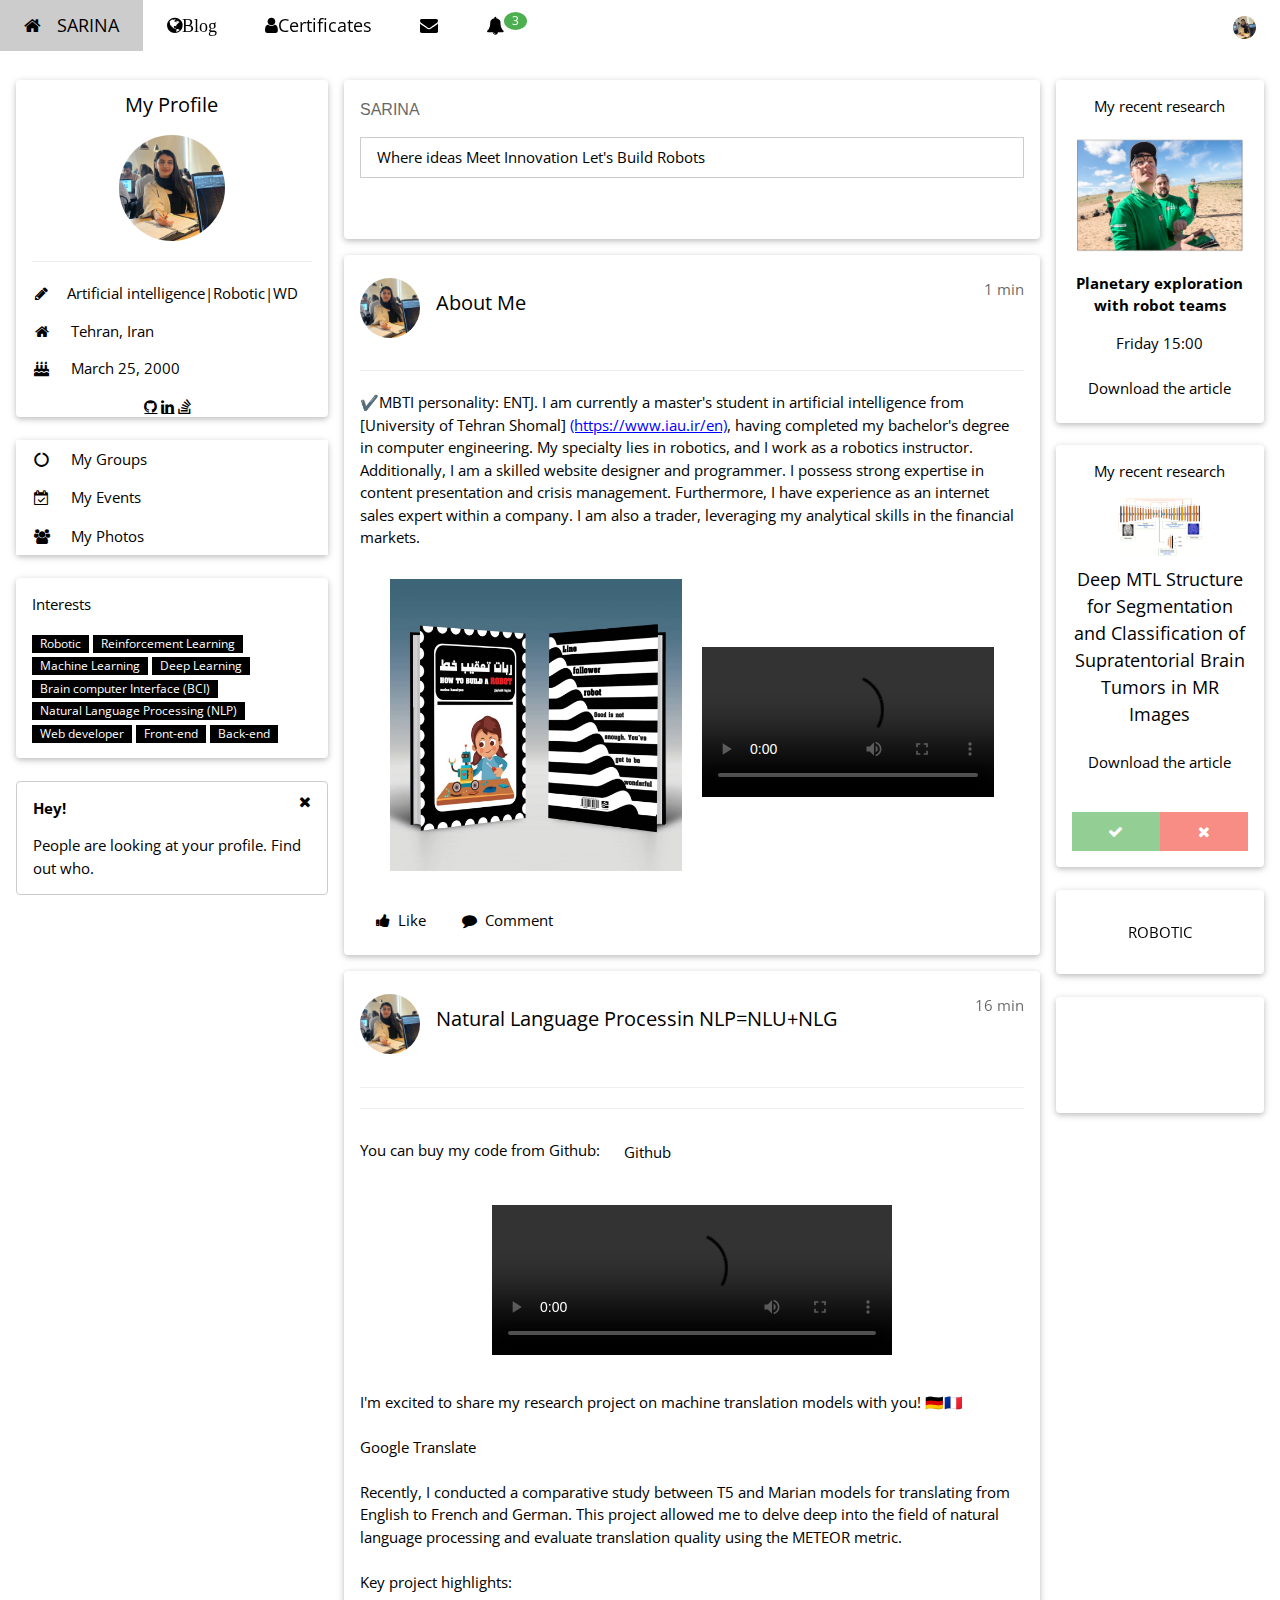
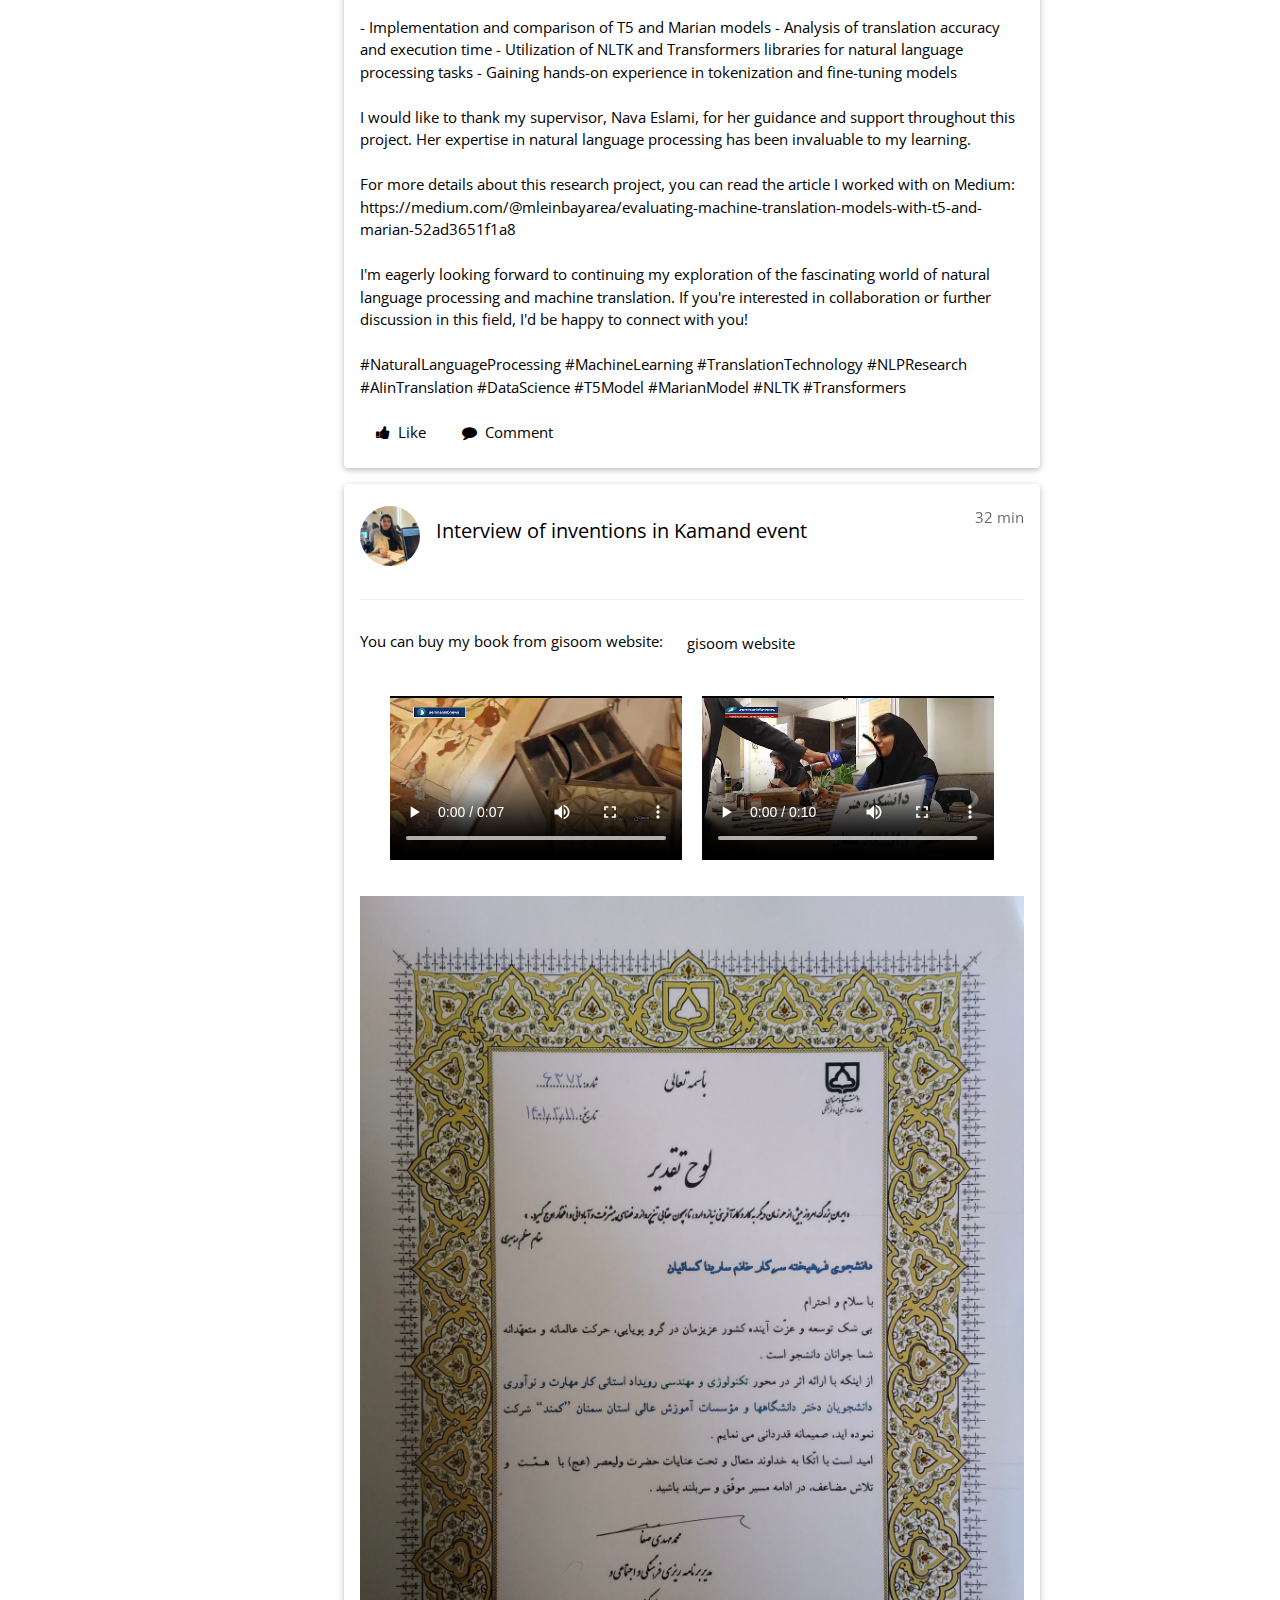
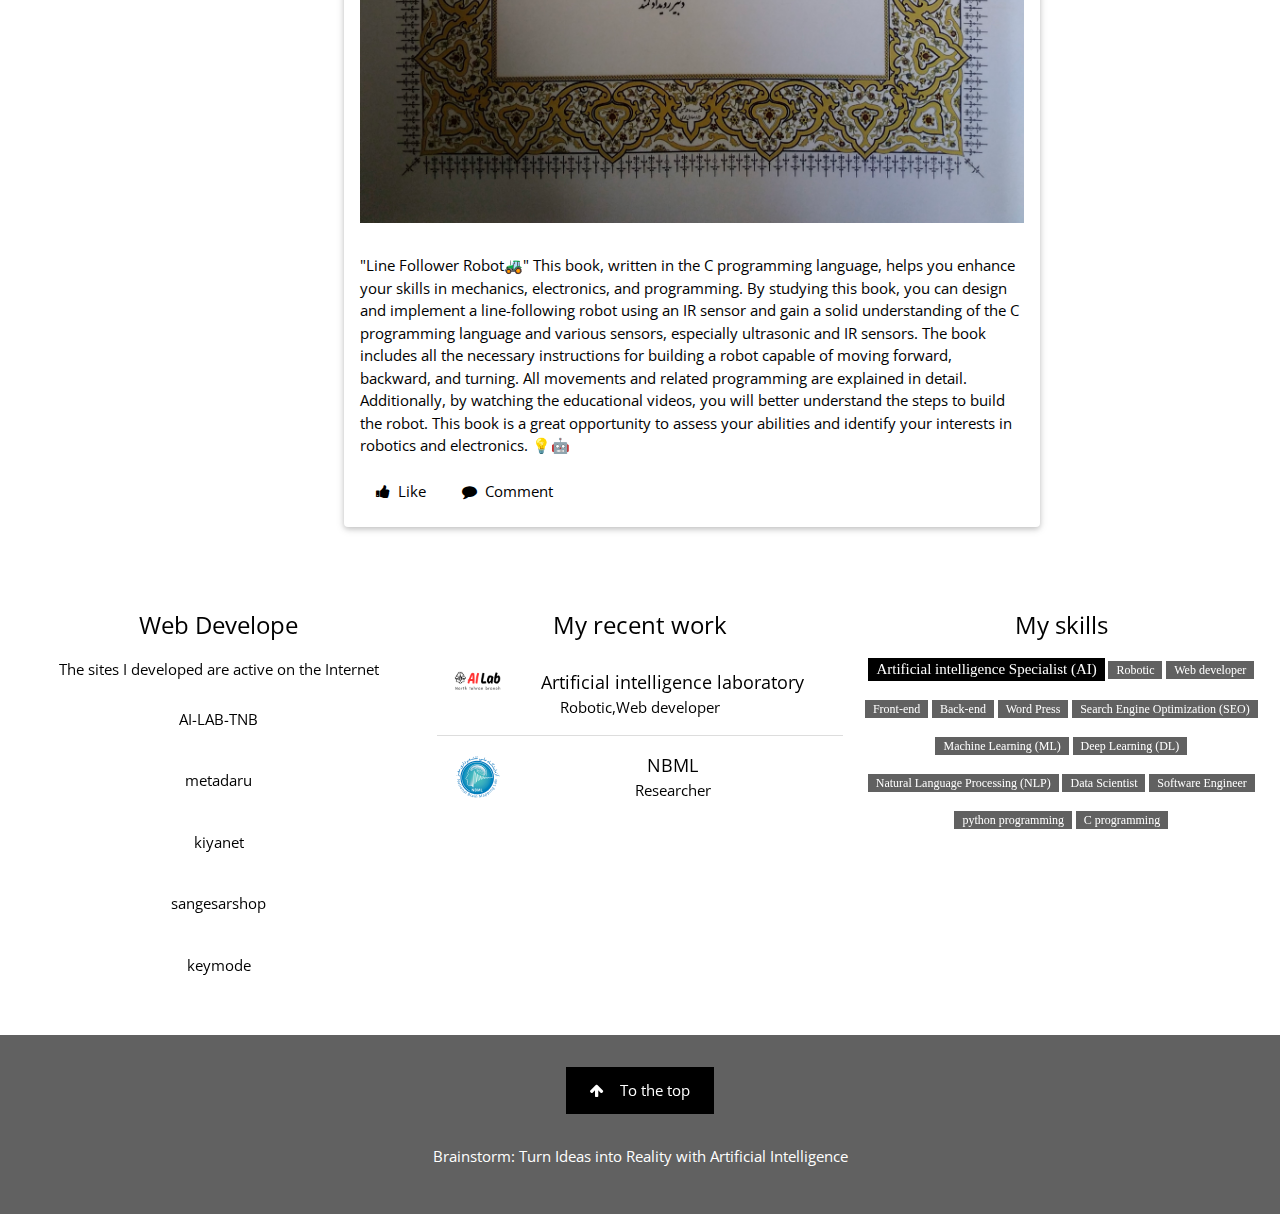
==== index.html @ e43b463a "Update index.html" ====
<!DOCTYPE html>
<html>
<head>
<title>sarinakasaiyan</title>
<meta charset="UTF-8">
<meta name="viewport" content="width=device-width, initial-scale=1">
<link rel="stylesheet" href="https://www.w3schools.com/w3css/4/w3.css">
<link rel="stylesheet" href="https://www.w3schools.com/lib/w3-theme-blue-grey.css">
<link rel='stylesheet' href='https://fonts.googleapis.com/css?family=Open+Sans'>
<link rel="stylesheet" href="https://cdnjs.cloudflare.com/ajax/libs/font-awesome/4.7.0/css/font-awesome.min.css">
<style>
html, body, h1, h2, h3, h4, h5 {font-family: "Open Sans", sans-serif}
</style>
</head>
<body class="w3-theme-l5">

<!-- Navbar -->
<div class="w3-top">
 <div class="w3-bar w3-theme-d2 w3-left-align w3-large">
  <a class="w3-bar-item w3-button w3-hide-medium w3-hide-large w3-right w3-padding-large w3-hover-white w3-large w3-theme-d2" href="javascript:void(0);" onclick="openNav()"><i class="fa fa-bars"></i></a>
  <a href="#" class="w3-bar-item w3-button w3-padding-large w3-theme-d4"><i class="fa fa-home w3-margin-right"></i>SARINA</a>
  <a href="Projects.html" class="w3-bar-item w3-button w3-hide-small w3-padding-large w3-hover-white" title="Projects"><i class="fa fa-globe">Blog</i></a>
  <a href="Certificates.html" class="w3-bar-item w3-button w3-hide-small w3-padding-large w3-hover-white" title="Certificates"><i class="fa fa-user"></i>Certificates</a>
  <a href="Robotics.html" class="w3-bar-item w3-button w3-hide-small w3-padding-large w3-hover-white" title="Robotics"><i class="fa fa-envelope"></i></a>
  <div class="w3-dropdown-hover w3-hide-small">
    <button class="w3-button w3-padding-large" title="Notifications"><i class="fa fa-bell"></i><span class="w3-badge w3-right w3-small w3-green">3</span></button>     
    <div class="w3-dropdown-content w3-card-4 w3-bar-block" style="width:300px">
      <a href="#" class="w3-bar-item w3-button"></a>
      <a href="#" class="w3-bar-item w3-button"></a>
      <a href="#" class="w3-bar-item w3-button"></a>
    </div>
  </div>
 
  <a href="#" class="w3-bar-item w3-button w3-hide-small w3-right w3-padding-large w3-hover-white" title="My Account">
    <img src="images/sarinakasaiyan.jpg" class="w3-circle" style="height:23px;width:23px" alt="Avatar">
  </a>
 </div>
</div>

<!-- Navbar on small screens -->
<div id="navDemo" class="w3-bar-block w3-theme-d2 w3-hide w3-hide-large w3-hide-medium w3-large">
  <a href="#" class="w3-bar-item w3-button w3-padding-large">Link 1</a>
  <a href="#" class="w3-bar-item w3-button w3-padding-large">Link 2</a>
  <a href="#" class="w3-bar-item w3-button w3-padding-large">Link 3</a>
  <a href="#" class="w3-bar-item w3-button w3-padding-large">My Profile</a>
</div>

<!-- Page Container -->
<div class="w3-container w3-content" style="max-width:1400px;margin-top:80px">    
  <!-- The Grid -->
  <div class="w3-row">
    <!-- Left Column -->
    <div class="w3-col m3">
      <!-- Profile -->
      <div class="w3-card w3-round w3-white">
        <div class="w3-container">
         <h4 class="w3-center">My Profile</h4>
         <p class="w3-center"><img src="images/sarinakasaiyan.jpg" class="w3-circle" style="height:106px;width:106px" alt="Avatar"></p>
         <hr>
         <p><i class="fa fa-pencil fa-fw w3-margin-right w3-text-theme"></i>Artificial intelligence|Robotic|WD </p>
         <p><i class="fa fa-home fa-fw w3-margin-right w3-text-theme"></i> Tehran, Iran</p>
         <p><i class="fa fa-birthday-cake fa-fw w3-margin-right w3-text-theme"></i> March 25, 2000</p>  

         <center>
<!-- Add font awesome icons -->
<a href="https://github.com/Sarinakasaiyan" class="fa fa-github"></a>
<a href="https://www.linkedin.com/in/sarina-kasaiyan/" class="fa fa-linkedin"></a>
<a href="https://stackoverflow.com/users/28948358/sarinakasaiyan" class="fa fa-stack-overflow"></a>
<a href="https://huggingface.co/sarinazkasaiayn" class="fa fa-huggingface"></a>
 <a href="https://sarinakasaiayn@gmail.com" class="fa fa-Gmail"></a>

</center>

         
        </div>
      </div>
      <br>
      
      <!-- Accordion -->
      <div class="w3-card w3-round">
        <div class="w3-white">
          <button onclick="myFunction('Demo1')" class="w3-button w3-block w3-theme-l1 w3-left-align"><i class="fa fa-circle-o-notch fa-fw w3-margin-right"></i> My Groups</button>
          <div id="Demo1" class="w3-hide w3-container">
            <p>Some text..</p>
          </div>
          <button onclick="myFunction('Demo2')" class="w3-button w3-block w3-theme-l1 w3-left-align"><i class="fa fa-calendar-check-o fa-fw w3-margin-right"></i> My Events</button>
          <div id="Demo2" class="w3-hide w3-container">
            <p>Some other text..</p>
          </div>
          <button onclick="myFunction('Demo3')" class="w3-button w3-block w3-theme-l1 w3-left-align"><i class="fa fa-users fa-fw w3-margin-right"></i> My Photos</button>
          <div id="Demo3" class="w3-hide w3-container">
         <div class="w3-row-padding">
         <br>
           <div class="w3-half">
             <img src="/w3images/lights.jpg" style="width:100%" class="w3-margin-bottom">
           </div>
           <div class="w3-half">
             <img src="/w3images/nature.jpg" style="width:100%" class="w3-margin-bottom">
           </div>
           <div class="w3-half">
             <img src="/w3images/mountains.jpg" style="width:100%" class="w3-margin-bottom">
           </div>
           <div class="w3-half">
             <img src="/w3images/forest.jpg" style="width:100%" class="w3-margin-bottom">
           </div>
           <div class="w3-half">
             <img src="/w3images/nature.jpg" style="width:100%" class="w3-margin-bottom">
           </div>
           <div class="w3-half">
             <img src="/w3images/snow.jpg" style="width:100%" class="w3-margin-bottom">
           </div>
         </div>
          </div>
        </div>      
      </div>
      <br>
      
      <!-- Interests --> 
      <div class="w3-card w3-round w3-white w3-hide-small">
        <div class="w3-container">
          <p>Interests</p>
          <p>
            <span class="w3-tag w3-small w3-theme-d5">Robotic</span>
            <span class="w3-tag w3-small w3-theme-d4">Reinforcement Learning</span>
            <span class="w3-tag w3-small w3-theme-d3">Machine Learning</span>
            <span class="w3-tag w3-small w3-theme-d2">Deep Learning</span>
            <span class="w3-tag w3-small w3-theme-d1">Brain computer Interface (BCI)</span>
            <span class="w3-tag w3-small w3-theme">Natural Language Processing (NLP)</span>
            <span class="w3-tag w3-small w3-theme-l1">Web developer</span>
            <span class="w3-tag w3-small w3-theme-l2">Front-end</span>
            <span class="w3-tag w3-small w3-theme-l3">Back-end</span>
          
          </p>
        </div>
      </div>
      <br>
      
      <!-- Alert Box -->
      <div class="w3-container w3-display-container w3-round w3-theme-l4 w3-border w3-theme-border w3-margin-bottom w3-hide-small">
        <span onclick="this.parentElement.style.display='none'" class="w3-button w3-theme-l3 w3-display-topright">
          <i class="fa fa-remove"></i>
        </span>
        <p><strong>Hey!</strong></p>
        <p>People are looking at your profile. Find out who.</p>
      </div>
    
    <!-- End Left Column -->
    </div>
    
    <!-- Middle Column -->
    <div class="w3-col m7">
    
      <div class="w3-row-padding">
        <div class="w3-col m12">
          <div class="w3-card w3-round w3-white">
            <div class="w3-container w3-padding">
              <h6 class="w3-opacity">SARINA</h6>
              <p contenteditable="true" class="w3-border w3-padding">Where ideas Meet Innovation Let's Build Robots </p>
             <button type="button" class="w3-button w3-theme">
    <a href="mailto:sarinakasaiyan@gmail.com" style="color: white; text-decoration: none;">
        <i class="fa fa-pencil"></i> Gmail
    </a>
</button>

    </div>
          </div>
        </div>
      </div>
      






     
      
      <div class="w3-container w3-card w3-white w3-round w3-margin"><br>
        <img src="images/sarinakasaiyan.jpg" alt="Avatar" class="w3-left w3-circle w3-margin-right" style="width:60px">
        <span class="w3-right w3-opacity">1 min</span>
      <h4>About Me</h4><br>
        <hr class="w3-clear">


<p>✔️MBTI personality: ENTJ. I am currently a master's student in artificial intelligence from [University of Tehran Shomal] <a href="https://www.iau.ir/en" style="color: blue;">(https://www.iau.ir/en)</a>, having completed my bachelor's degree in computer engineering. My specialty lies in robotics, and I work as a robotics instructor. Additionally, I am a skilled website designer and programmer. I possess strong expertise in content presentation and crisis management. Furthermore, I have experience as an internet sales expert within a company. I am also a trader, leveraging my analytical skills in the financial markets.</p>

</p>


  <!DOCTYPE html>
<html lang="fa">
<head>
    <meta charset="UTF-8">
    <meta name="viewport" content="width=device-width, initial-scale=1.0">
    <title>Image and Video Side by Side</title>
    <style>
        .container {
            display: flex; /* Use flexbox for layout */
            justify-content: center; /* Center items horizontally */
            align-items: center; /* Center items vertically */
            margin: 20px; /* Add some margin around the container */
        }

        .item {
            margin: 10px; /* Space between items */
            flex: 1; /* Allow items to grow equally */
            max-width: 400px; /* Set a maximum width for each item */
        }

        img, video {
            width: 100%; /* Make image and video responsive */
            height: auto; /* Maintain aspect ratio */
        }

        @media (max-width: 768px) {
            .container {
                flex-direction: column; /* Stack items vertically on small screens */
            }
        }
    </style>
</head>
<body>

<div class="container">
    <div class="item">
        <img src="images/RoboticBook.jpg" alt="Robotic Book">
    </div>
    <div class="item">
        <video controls>
            <source src="video/sarinakasaiyan2.mp4" type="video/mp4">
            Your browser does not support the video tag.
        </video>
    </div>
</div>

</body>
</html>




       
        <button type="button" class="w3-button w3-theme-d1 w3-margin-bottom"><i class="fa fa-thumbs-up"></i>  Like</button>
        <button type="button" class="w3-button w3-theme-d2 w3-margin-bottom"><i class="fa fa-comment"></i>  Comment</button>
      </div>

      <div class="w3-container w3-card w3-white w3-round w3-margin"><br>
        <img src="images/sarinakasaiyan.jpg" alt="Avatar" class="w3-left w3-circle w3-margin-right" style="width:60px">
        <span class="w3-right w3-opacity">16 min</span>


       
        <h4>Natural Language Processin NLP=NLU+NLG</h4><br>
        <hr class="w3-clear">
        <p></p>






   <hr class="w3-clear">

               <p>You can buy my code from Github:<a href="https://github.com/Sarinakasaiyan/GoogleTranslate/blob/Natural-Language-Processing-NLP-Tokenization/GoogleTranslateNLP.ipynb" class="w3-bar-item w3-button w3-padding-large">Github</a>  

 </p>



<!DOCTYPE html>
<html lang="fa">
<head>
    <meta charset="UTF-8">
    <meta name="viewport" content="width=device-width, initial-scale=1.0">
    <title>دو ویدئو در کنار هم</title>
    <style>
        .container {
            display: flex; /* استفاده از فلکس باکس برای چیدمان */
            justify-content: center; /* مرکز کردن ویدئوها */
            align-items: center; /* تراز کردن عمودی */
            margin: 20px; /* حاشیه دور کانتینر */
        }

        .video-item {
            margin: 10px; /* فاصله بین ویدئوها */
            flex: 1; /* اجازه به ویدئوها برای رشد مساوی */
            max-width: 400px; /* حداکثر عرض برای هر ویدئو */
        }

        video {
            width: 100%; /* ویدئو به صورت پاسخگو باشد */
            height: auto; /* حفظ نسبت ابعاد */
        }

        @media (max-width: 768px) {
            .container {
                flex-direction: column; /* چیدمان عمودی در صفحه‌های کوچک‌تر */
            }
        }
    </style>
</head>
<body>

<div class="container">
    <div class="video-item">
        <video controls>
            <source src="video/sarinakasaiyan4.mp4" type="video/mp4">
            مرورگر شما از تگ ویدئو پشتیبانی نمی‌کند.
        </video>
    </div>

</div>

<p>

 I'm excited to share my research project on machine translation models with you! 🇩🇪🇫🇷
 <br>
</br>

Google Translate

<br>
</br>
Recently, I conducted a comparative study between T5 and Marian models for translating from English to French and German. This project allowed me to delve deep into the field of natural language processing and evaluate translation quality using the METEOR metric.
<br>
</br>
Key project highlights:
<br>
</br>
- Implementation and comparison of T5 and Marian models
- Analysis of translation accuracy and execution time
- Utilization of NLTK and Transformers libraries for natural language processing tasks
- Gaining hands-on experience in tokenization and fine-tuning models
<br>
</br>
I would like to thank my supervisor, Nava Eslami, for her guidance and support throughout this project. Her expertise in natural language processing has been invaluable to my learning.
<br>
</br>
For more details about this research project, you can read the article I worked with on Medium:
https://medium.com/@mleinbayarea/evaluating-machine-translation-models-with-t5-and-marian-52ad3651f1a8
<br>
</br>
I'm eagerly looking forward to continuing my exploration of the fascinating world of natural language processing and machine translation. If you're interested in collaboration or further discussion in this field, I'd be happy to connect with you!
<br>
</br>
#NaturalLanguageProcessing #MachineLearning #TranslationTechnology #NLPResearch #AIinTranslation #DataScience #T5Model #MarianModel #NLTK #Transformers


</p>

 
</body>
</html>




       

       
       
        <button type="button" class="w3-button w3-theme-d1 w3-margin-bottom"><i class="fa fa-thumbs-up"></i>  Like</button>
        <button type="button" class="w3-button w3-theme-d2 w3-margin-bottom"><i class="fa fa-comment"></i>  Comment</button>
      </div>



     
 




     

      <div class="w3-container w3-card w3-white w3-round w3-margin"><br>
        <img src="images/sarinakasaiyan.jpg" alt="Avatar" class="w3-left w3-circle w3-margin-right" style="width:60px">
        <span class="w3-right w3-opacity">32 min</span>
        <h4>Interview of inventions in Kamand event</h4><br>
        <hr class="w3-clear">
        <p>You can buy my book from gisoom website:<a href="https://lnkd.in/ewj-G_-m" class="w3-bar-item w3-button w3-padding-large">gisoom website</a>  
 </p>



<!DOCTYPE html>
<html lang="fa">
<head>
    <meta charset="UTF-8">
    <meta name="viewport" content="width=device-width, initial-scale=1.0">
    <title>دو ویدئو در کنار هم</title>
    <style>
        .container {
            display: flex; /* استفاده از فلکس باکس برای چیدمان */
            justify-content: center; /* مرکز کردن ویدئوها */
            align-items: center; /* تراز کردن عمودی */
            margin: 20px; /* حاشیه دور کانتینر */
        }

        .video-item {
            margin: 10px; /* فاصله بین ویدئوها */
            flex: 1; /* اجازه به ویدئوها برای رشد مساوی */
            max-width: 400px; /* حداکثر عرض برای هر ویدئو */
        }

        video {
            width: 100%; /* ویدئو به صورت پاسخگو باشد */
            height: auto; /* حفظ نسبت ابعاد */
        }

        @media (max-width: 768px) {
            .container {
                flex-direction: column; /* چیدمان عمودی در صفحه‌های کوچک‌تر */
            }
        }
    </style>
</head>
<body>

<div class="container">
    <div class="video-item">
        <video controls>
            <source src="video/sarinakasaiyan3.mp4" type="video/mp4">
            مرورگر شما از تگ ویدئو پشتیبانی نمی‌کند.
        </video>
    </div>
    <div class="video-item">
        <video controls>
            <source src="video/sarinakasaiyan.mp4" type="video/mp4">
            مرورگر شما از تگ ویدئو پشتیبانی نمی‌کند.
        </video>
    </div>
</div>

</body>
</html>






       
        <img src="images/Certificates.jpg" style="width:100%" class="w3-margin-bottom">
<p>
 "Line Follower Robot🚜" 

This book, written in the C programming language, helps you enhance your skills in mechanics, electronics, and programming. By studying this book, you can design and implement a line-following robot using an IR sensor and gain a solid understanding of the C programming language and various sensors, especially ultrasonic and IR sensors.

The book includes all the necessary instructions for building a robot capable of moving forward, backward, and turning. All movements and related programming are explained in detail. Additionally, by watching the educational videos, you will better understand the steps to build the robot.

This book is a great opportunity to assess your abilities and identify your interests in robotics and electronics. 💡🤖
</p> 
       <button type="button" class="w3-button w3-theme-d1 w3-margin-bottom"><i class="fa fa-thumbs-up"></i>  Like</button> 
        <button type="button" class="w3-button w3-theme-d2 w3-margin-bottom"><i class="fa fa-comment"></i>  Comment</button> 
      </div> 
      
    <!-- End Middle Column -->
    </div>
    
    <!-- Right Column -->
    <div class="w3-col m2">
      <div class="w3-card w3-round w3-white w3-center">
        <div class="w3-container">
          <p>My recent research</p>
          <img src="images/Planetary exploration with robot teams.png" alt="Forest" style="width:100%;">
          <p><strong>Planetary exploration 
 with robot teams 
</strong></p>
          <p>Friday 15:00</p>
          <p><a href="https://d1wqtxts1xzle7.cloudfront.net/98370215/St-Onge_20D_202019_2019351-libre.pdf?1675790135=&response-content-disposition=inline%3B+filename%3DPlanetary_Exploration_With_Robot_Teams_I.pdf&Expires=1733075154&Signature=hMu8F12F7JKdDjZepG0-lGA4mWWges-bjiWZA-9Kwyw0xBme-C5xO5hpBOdhwaepxlksrLVdh0UH4MhLH6i~[base64]~H3VNJ4~gr9GZcMZ2vHm08zdYbDSvoa7JLSr7ZofuReIjMw__&Key-Pair-Id=APKAJLOHF5GGSLRBV4ZA"button class="w3-button w3-block w3-theme-l4">Download the article</button></p></a>
        </div>
      </div>
      <br>
      
      <div class="w3-card w3-round w3-white w3-center">
        <div class="w3-container">
          <p>My recent research</p>
          <img src="images/Deep multi-task learning structure for segmentation and classification of supratentorial brain tumors in MR images.png" alt="Avatar" style="width:50%"><br>
          <h5>Deep MTL Structure for Segmentation and Classification of Supratentorial Brain Tumors in MR Images</h5>
                                <p><a href="https://pdf.sciencedirectassets.com/306126/1-s2.0-S2214751923X00048/1-s2.0-S2214751923002141/main.pdf?X-Amz-Security-Token=IQoJb3JpZ2luX2VjEAEaCXVzLWVhc3QtMSJGMEQCIBa2LiRb0XZsqh7V%2Bh7Y2hmnZCmZdtmBVelsMy%2BNwhfEAiBBgnVKEpyh4xcv5scX1dvQq6yEBwxcFaU9jWhs0Pg64Sq7BQiq%2F%2F%2F%2F%2F%2F%2F%2F%2F%2F8BEAUaDDA1OTAwMzU0Njg2NSIMnTEpJDibs3Tj2BEeKo8FVs2GIo3aqTJajVxNKpO0U7shqOzqcTQMGfLZUVE%2BccL%2BR6v5hKMtZGh3ilVBdexKcLaQBUl%2BQe3uFb%2FNj7FIEr0de06n9COM0XXctnDZR8Mc1sZBin5IWQGgBmtkF59hkvOYNam7pwpaFA0zApvUSOn5hiNODRzjR31M9DN3co8lXNNmUHJ4%2FxFAV4WRrNno5cFmmD0rE6ZsXXWmjRr%2FveAFX%2BPpRdp7p3CRY0skRedqtjNxsML%2FAtMQXUrRDA3gHKnCKtkWSxXAasmDd6C%2FukQYV%2FCfiRUYcBani1YUEzar3xIPRO38TFpBPyWCIGTjsHoSor79tZiinaBKUeX4LIUsNQXmi4KV1T%2FgrVgXQ%2B6ex8o6eDbm2rz4wu5abSDRmGHvLhqWSOZjhlWLdCTKI5vrTOMcj2o8%2BIFCKJbVJGhBxQGx7qyc22MnbBxGZ3g5WgUW6969P0xf7C%2BNj7pitqvmkmFUYhUJXjTPfKukBB7Ihoi28RpUFmyN1OTwEtxrLpYa%2B37ObjJmSqXnbkCFfxK5O8W8zT2ysxa0WQZdN2JFJOwcRU3L4HoLoNF%2Fw7NrRfZ%2BuFM23jljTwhD4792iK6uPNt7aW9QHPFdgByXgF%2F%2BfrHHNFn1kB4a0X%2FVXv9A1PwPIMzaDt%2FHmOLnRB2VIEF2ZOsW0FXVMqnXnZgYMXLoIvNDxGqt3qVEdPI9WAHlzqWpzW7N1a%2BWpPOLAW3oQi3zIvE2sgaLv6ef8P0V4I1dOm85qFnzsT1U9E8oc7f%2B22NT2rJlU0EiUfPgh0FynY9LWhaTYtGy5h0pL2wZ7VQfsWp3jiFxHqkKSTKcvncW5bSqsCRowsN2XQ6Md0S2DOb%2FO1cpUbwaBvi1Y1m7MTDVnbK6BjqyAcvvv006yB3u48BD6yTRIkJxq%2BjQP%2FH0yaz0Z%2BgG%2F2miTRH6M0qTcp4gBh%2FghUl0dYrD%2FTxRJWcQXSmt5nn5vMnoM42Wf6es3NUvMnFGnMwz5X6xb7JbPQ9haJ9MWRpRcQUoGoWdvAgJWopr%2Fw6Wo70ztdBEACGDJelspIkT3GSBkMJFZtKY9NT41JIXKxeU7TeNSl0K1sJXH9CtmDJCxZcUSaCbnLj8Mu%2FSYn%2Bd75n7tDI%3D&X-Amz-Algorithm=AWS4-HMAC-SHA256&X-Amz-Date=20241201T171852Z&X-Amz-SignedHeaders=host&X-Amz-Expires=300&X-Amz-Credential=ASIAQ3PHCVTYUGLSJRB6%2F20241201%2Fus-east-1%2Fs3%2Faws4_request&X-Amz-Signature=93cb452c0ff73326063cd93968de6582b5a4ed9615f98e71d03a70a1e1ce010b&hash=a36d960c079a2b715a82d0793d7d422e3055f406b253db95fb9467cbd9d21ff7&host=68042c943591013ac2b2430a89b270f6af2c76d8dfd086a07176afe7c76c2c61&pii=S2214751923002141&tid=spdf-b6d8c190-776b-4d25-bddd-c090a13ea27b&sid=f4fa44fc22e150450909d0b0b9064a231b8dgxrqb&type=client&tsoh=d3d3LnNjaWVuY2VkaXJlY3QuY29t&ua=131458060c540400520306&rr=8eb4bd2adf29a01d&cc=ir"button class="w3-button w3-block w3-theme-l4">Download the article</button></p></a>

          <div class="w3-row w3-opacity">
            <div class="w3-half">
                         <button class="w3-button w3-block w3-green w3-section" title="Accept"><i class="fa fa-check"></i></button>
            </div>
            <div class="w3-half">
              <button class="w3-button w3-block w3-red w3-section" title="Decline"><i class="fa fa-remove"></i></button>
          
            </div>
          
            </div>
          </div>
        </div>
      <br>
      
      <div class="w3-card w3-round w3-white w3-padding-16 w3-center">
        <p>ROBOTIC</p>
      </div>
      <br>
      
      <div class="w3-card w3-round w3-white w3-padding-32 w3-center">
<p><i class="fa fa-robot w3-xxlarge"></i></p>
      </div>
      
    <!-- End Right Column -->
    </div>
    
  <!-- End Grid -->
  </div>
  
<!-- End Page Container -->
</div>
<br>
<center>


  
  <!-- Footer -->
  <footer class="w3-row-padding w3-padding-32">
    <div class="w3-third">
      <h3>Web Develope</h3>
      <p>The sites I developed are active on the Internet
</p>
<p>

 <a href="https://ai-lab-tnb.com" class="w3-bar-item w3-button w3-padding-large">AI-LAB-TNB</a> 
</p>
     <p>
       <a href=" https://www.metadaru.com" class="w3-bar-item w3-button w3-padding-large">metadaru</a> 


      </p>
     <p>
       <a href=" https://kiyanet.ir" class="w3-bar-item w3-button w3-padding-large">kiyanet</a> 
      </p>
     <p>
             <a href=" https://sangesarshop.ir" class="w3-bar-item w3-button w3-padding-large">sangesarshop</a> 

      </p>
     <p>
                   <a href=" https://keymode.com " class="w3-bar-item w3-button w3-padding-large">keymode</a> 

 
</p>
    </div>
  
    <div class="w3-third">
      <h3>My recent work</h3>
      <ul class="w3-ul w3-hoverable">
        <li class="w3-padding-16">
          <img src="images/AI LAB.png" class="w3-left w3-margin-right" style="width:50px">
          <span class="w3-large">Artificial intelligence laboratory</span><br>
          <span>Robotic,Web developer</span>
        </li>
        <li class="w3-padding-16">
          <img src="images/NBML.png" class="w3-left w3-margin-right" style="width:50px">
          <span class="w3-large">NBML</span><br>
          <span>Researcher</span>
        </li> 
      </ul>
    </div>

    <div class="w3-third w3-serif">
      <h3>My skills</h3>
      <p>
        <span class="w3-tag w3-black w3-margin-bottom">Artificial intelligence Specialist (AI) </span> <span class="w3-tag w3-dark-grey w3-small w3-margin-bottom">Robotic</span> <span class="w3-tag w3-dark-grey w3-small w3-margin-bottom">Web developer</span>
        <span class="w3-tag w3-dark-grey w3-small w3-margin-bottom">Front-end</span> <span class="w3-tag w3-dark-grey w3-small w3-margin-bottom">Back-end</span> <span class="w3-tag w3-dark-grey w3-small w3-margin-bottom">Word Press</span>
        <span class="w3-tag w3-dark-grey w3-small w3-margin-bottom">Search Engine Optimization (SEO)</span> <span class="w3-tag w3-dark-grey w3-small w3-margin-bottom">Machine Learning (ML)</span> <span class="w3-tag w3-dark-grey w3-small w3-margin-bottom">Deep Learning (DL)</span>
        <span class="w3-tag w3-dark-grey w3-small w3-margin-bottom">Natural Language Processing (NLP)</span> <span class="w3-tag w3-dark-grey w3-small w3-margin-bottom">Data Scientist</span> <span class="w3-tag w3-dark-grey w3-small w3-margin-bottom"> Software Engineer</span>
        <span class="w3-tag w3-dark-grey w3-small w3-margin-bottom">python programming</span> <span class="w3-tag w3-dark-grey w3-small w3-margin-bottom">C programming</span>
      </p>
    </div>
  </footer>





<!-- Footer -->
<footer class="w3-container w3-dark-grey" style="padding:32px">
  <a href="#" class="w3-button w3-black w3-padding-large w3-margin-bottom"><i class="fa fa-arrow-up w3-margin-right"></i>To the top</a>
  <p> Brainstorm: Turn Ideas into Reality with Artificial Intelligence</p>
</footer>




 

 
<script>
// Accordion
function myFunction(id) {
  var x = document.getElementById(id);
  if (x.className.indexOf("w3-show") == -1) {
    x.className += " w3-show";
    x.previousElementSibling.className += " w3-theme-d1";
  } else { 
    x.className = x.className.replace("w3-show", "");
    x.previousElementSibling.className = 
    x.previousElementSibling.className.replace(" w3-theme-d1", "");
  }
}

// Used to toggle the menu on smaller screens when clicking on the menu button
function openNav() {
  var x = document.getElementById("navDemo");
  if (x.className.indexOf("w3-show") == -1) {
    x.className += " w3-show";
  } else { 
    x.className = x.className.replace(" w3-show", "");
  }
}
</script>

</body>
</html>
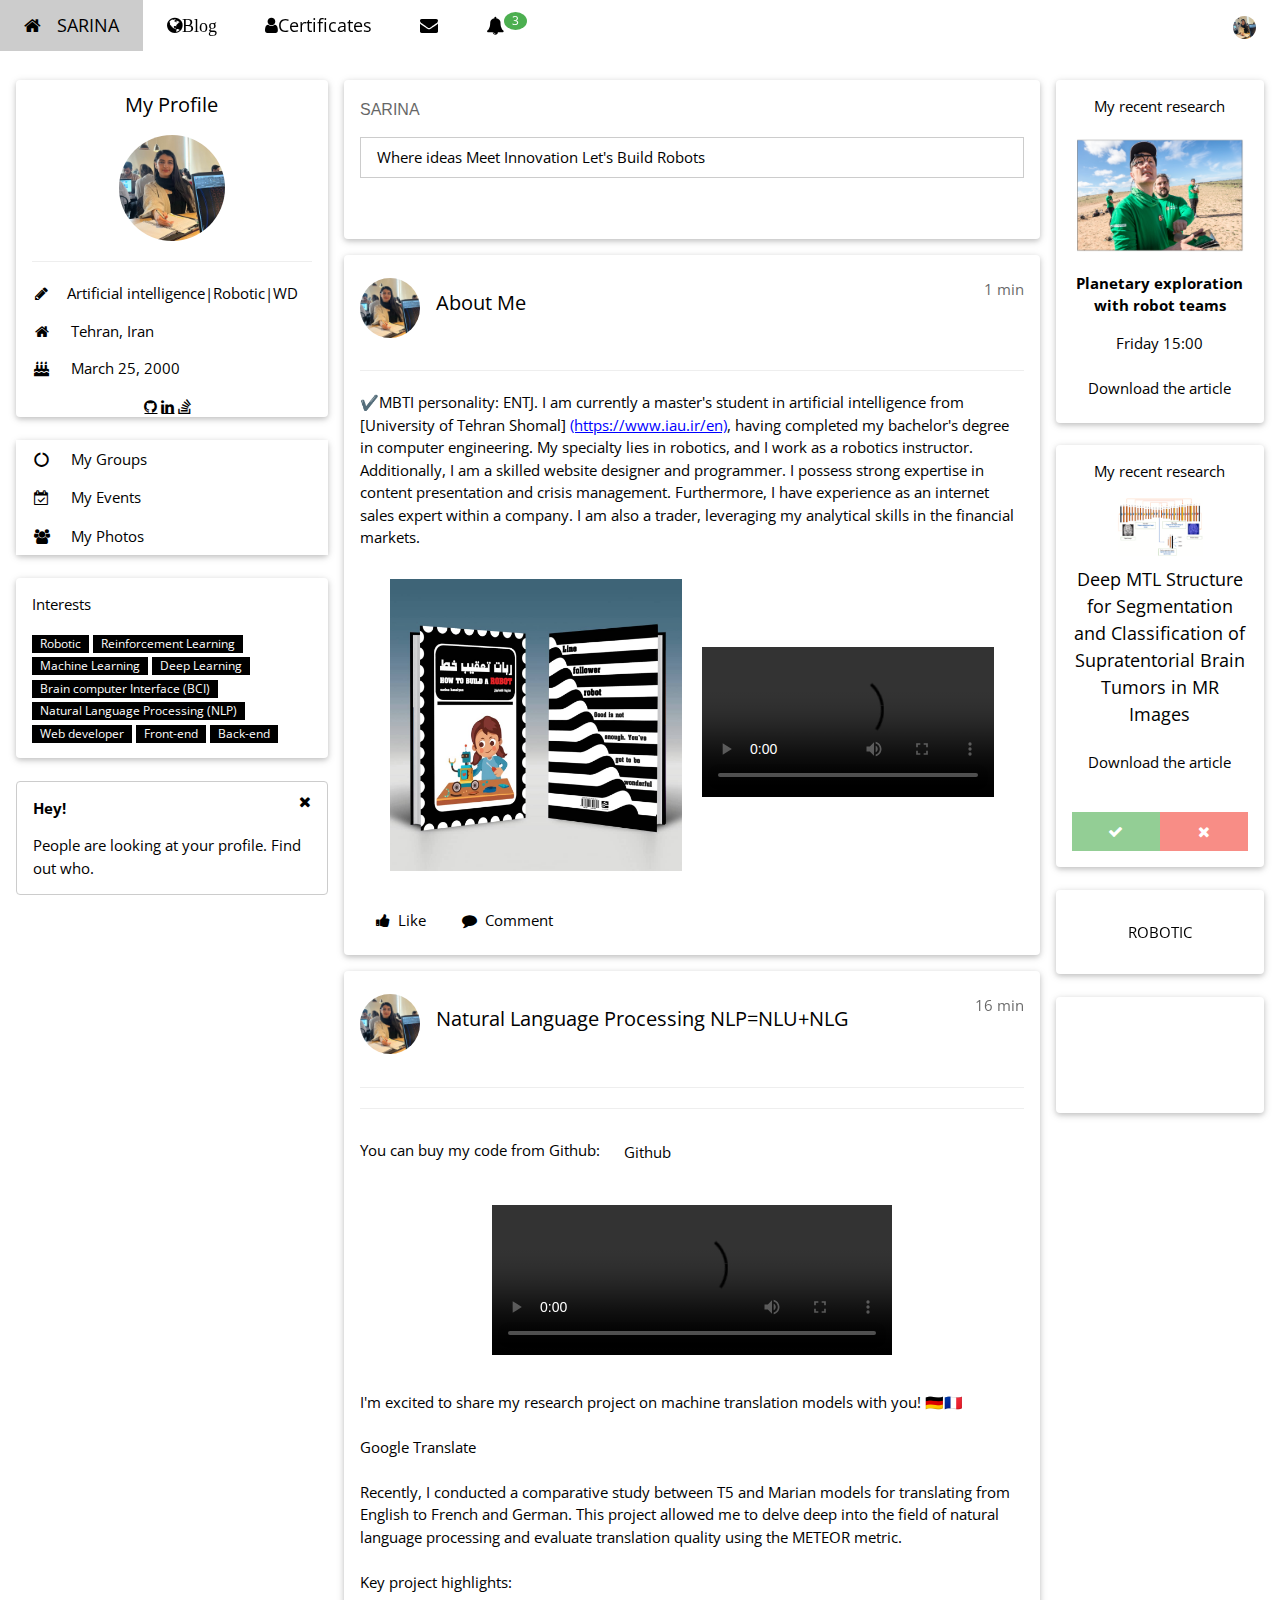
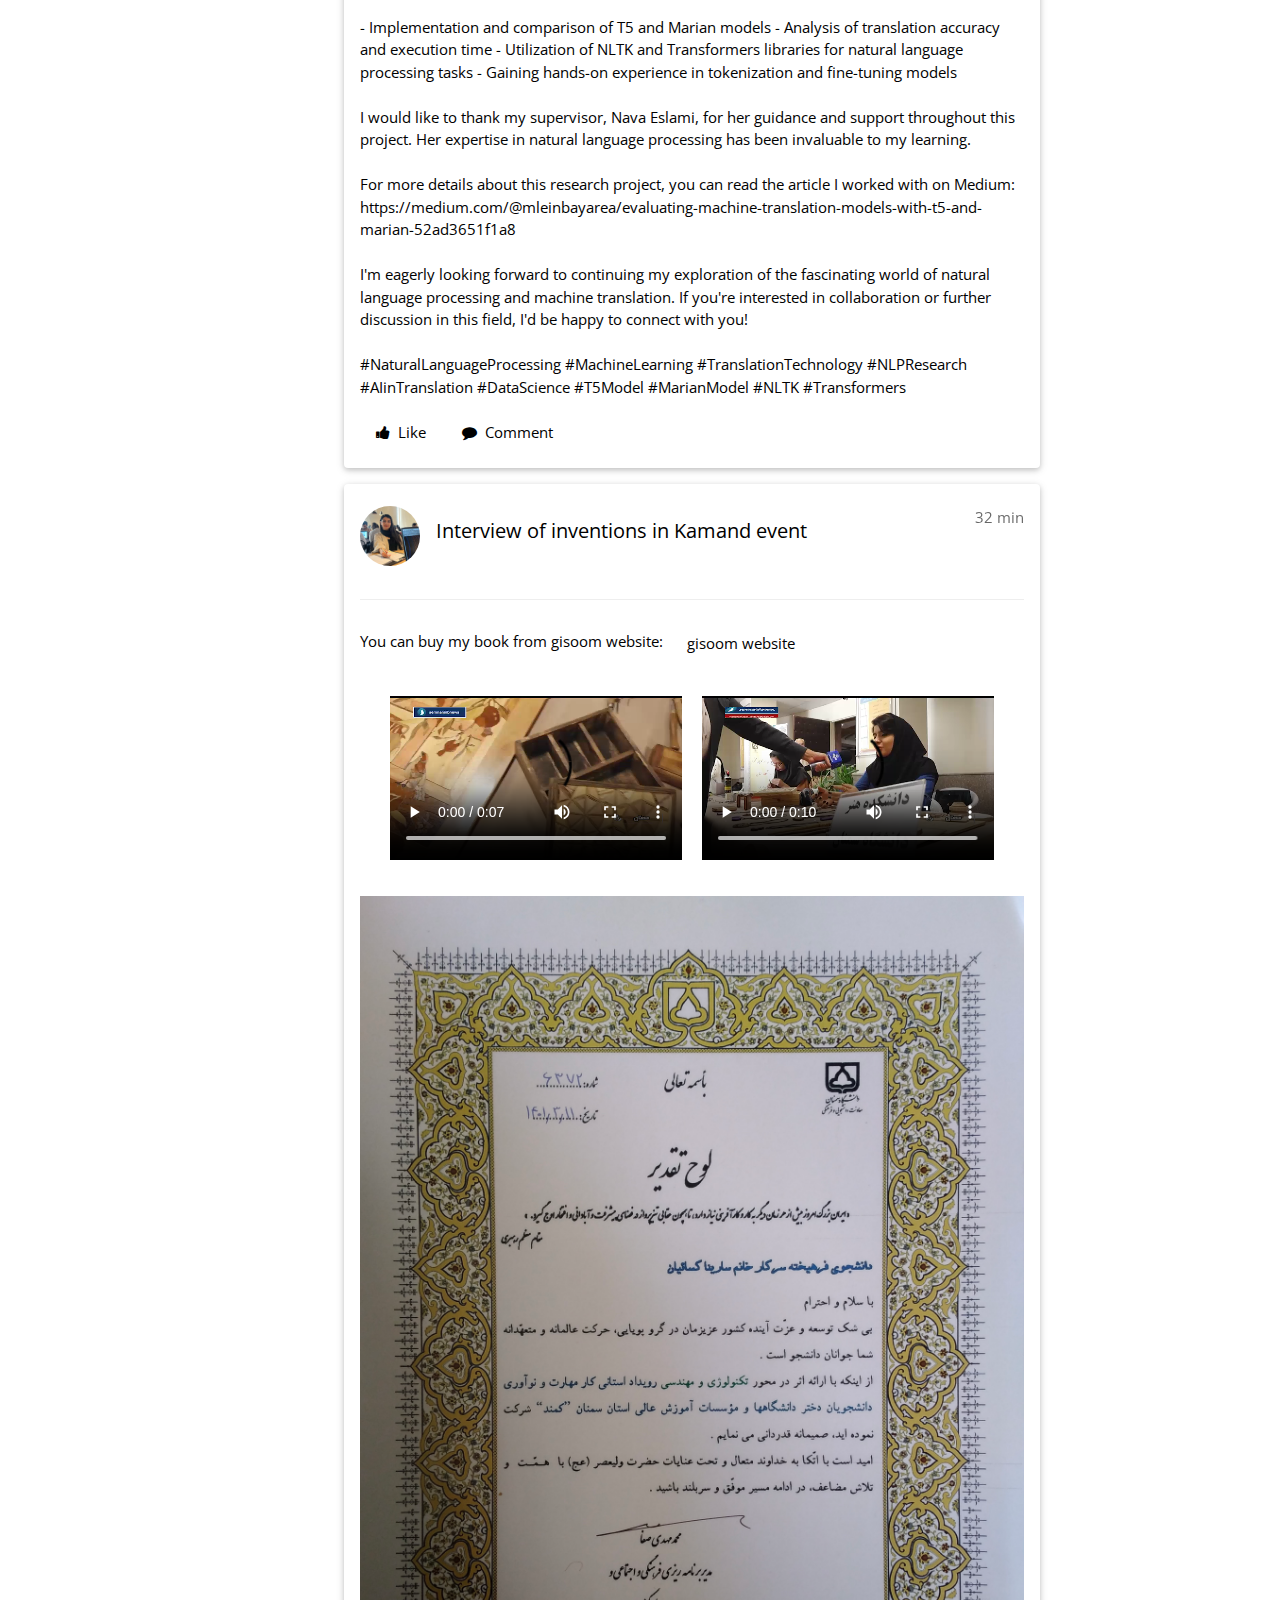
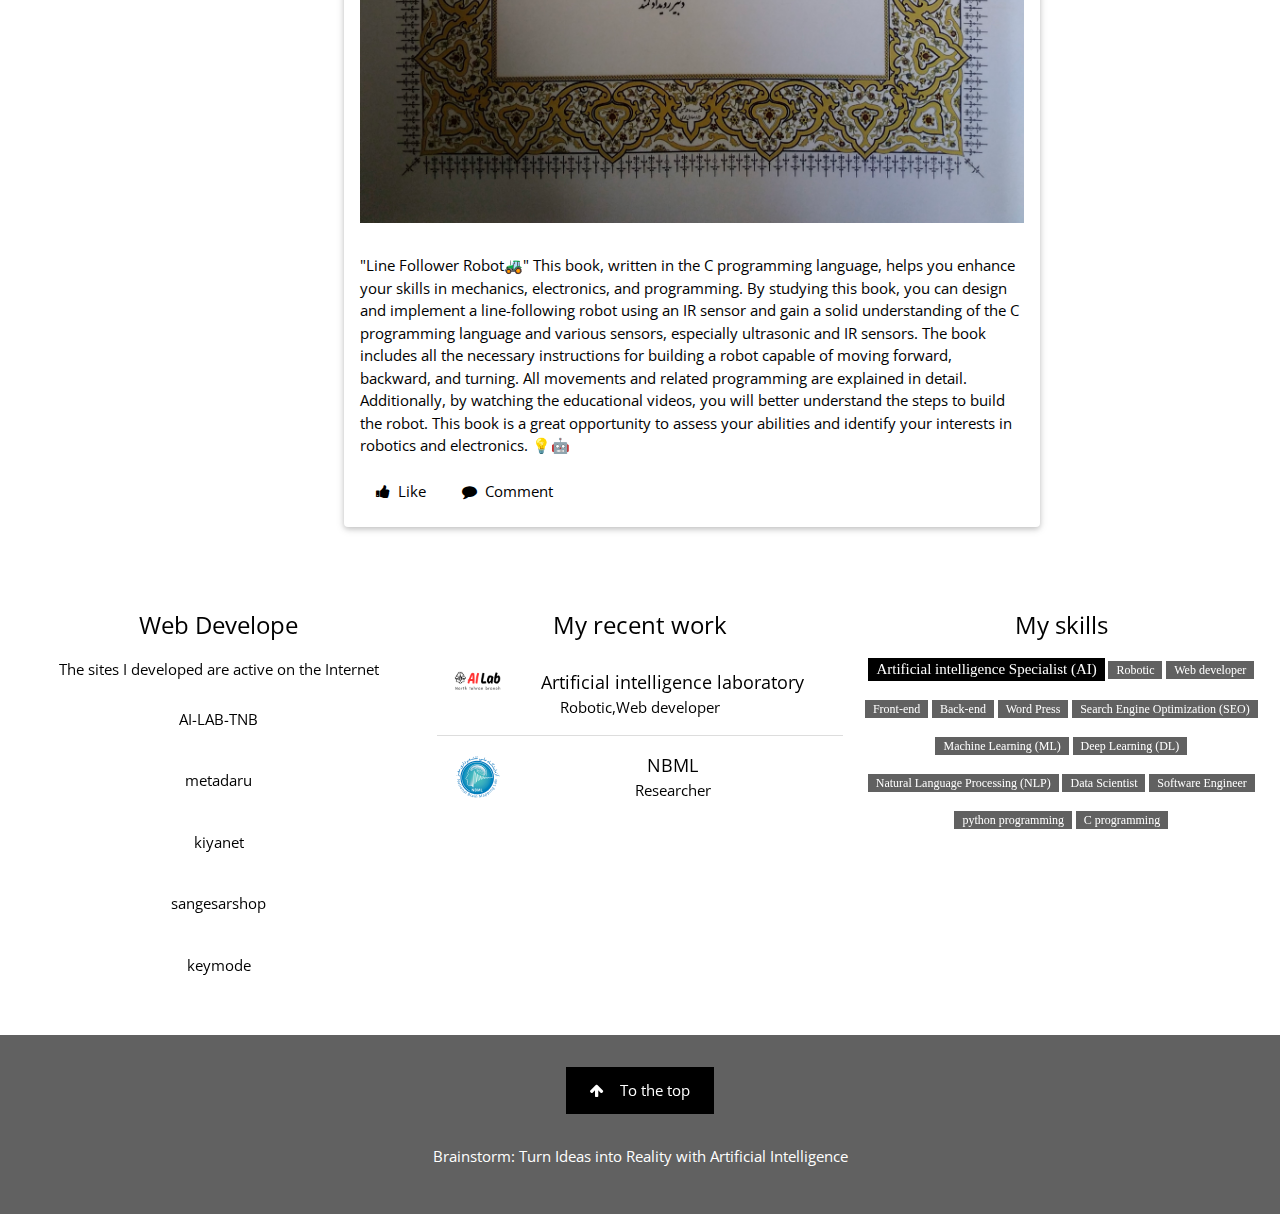
==== commit 53dd4112: "Update index.html" ====
--- a/index.html
+++ b/index.html
@@ -250,7 +250,7 @@
 
 
        
-        <h4>Natural Language Processin NLP=NLU+NLG</h4><br>
+        <h4>Natural Language Processing NLP=NLU+NLG</h4><br>
         <hr class="w3-clear">
         <p></p>
 
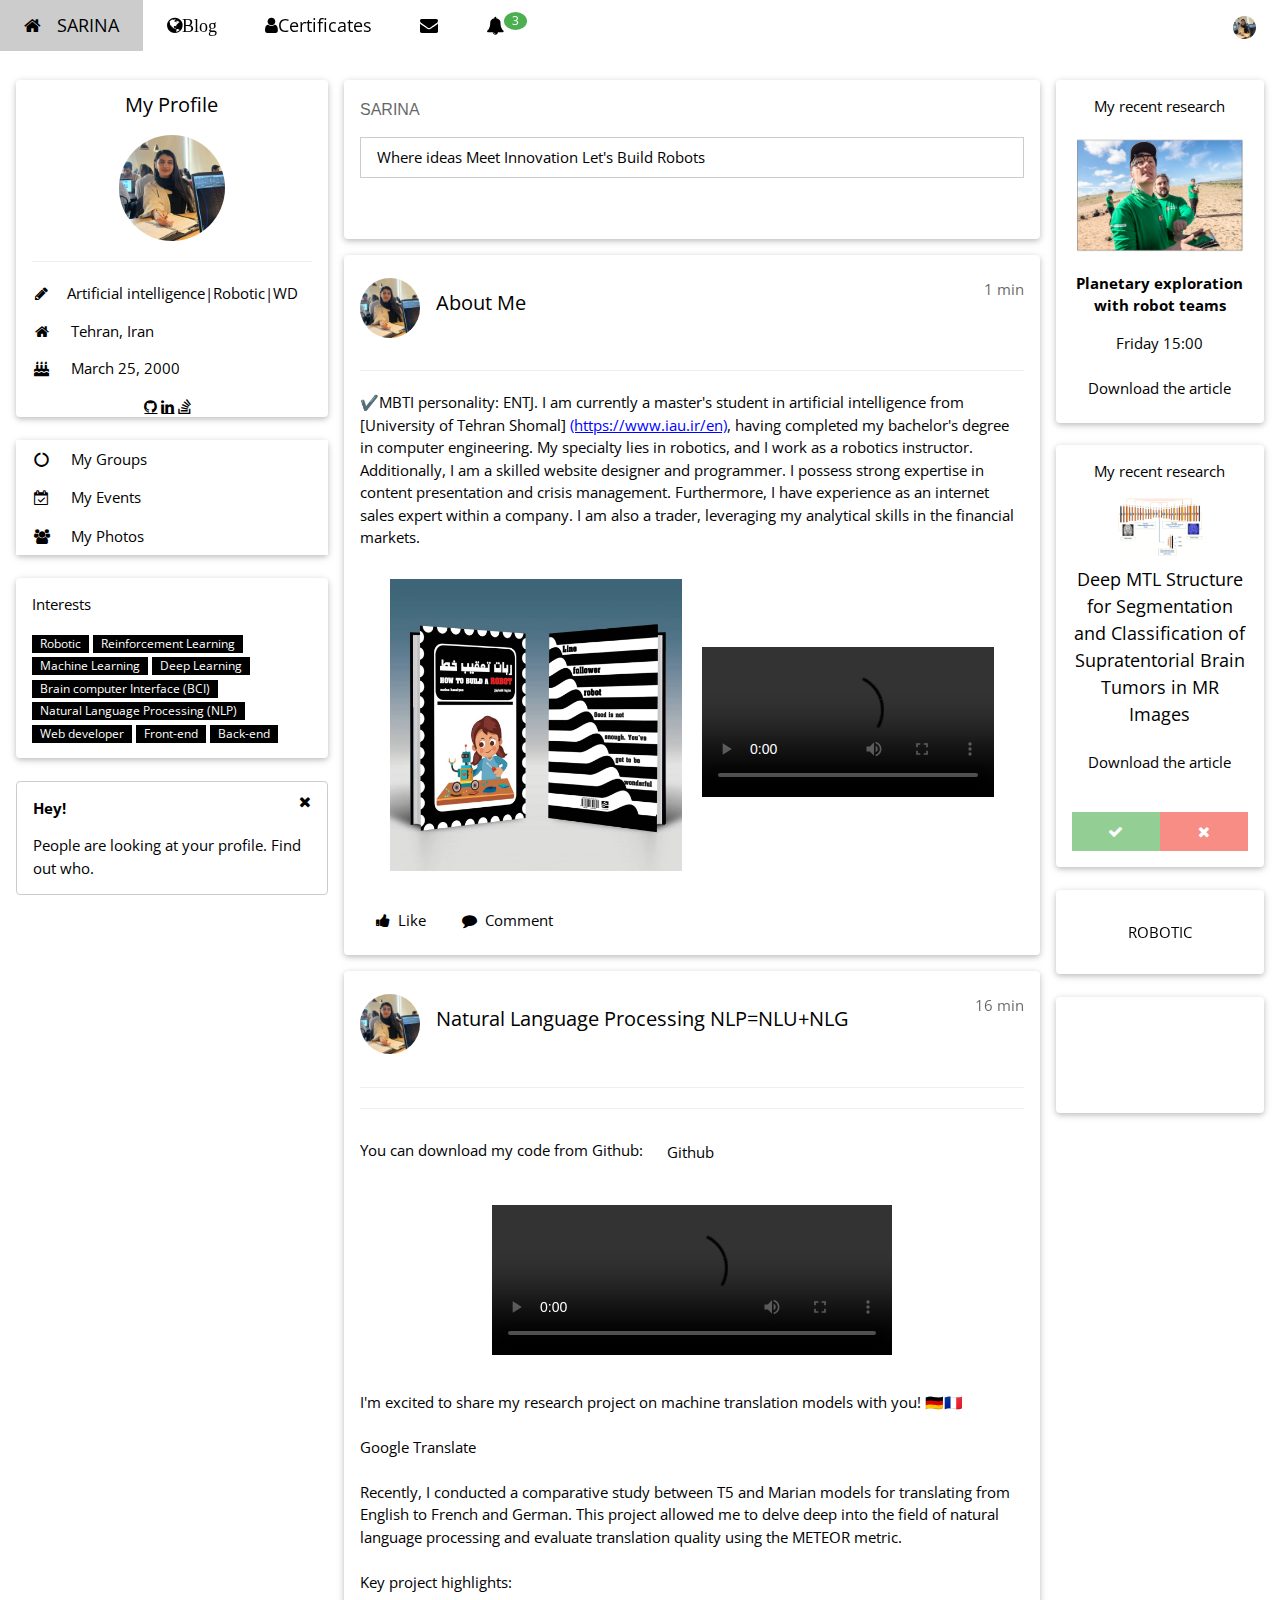
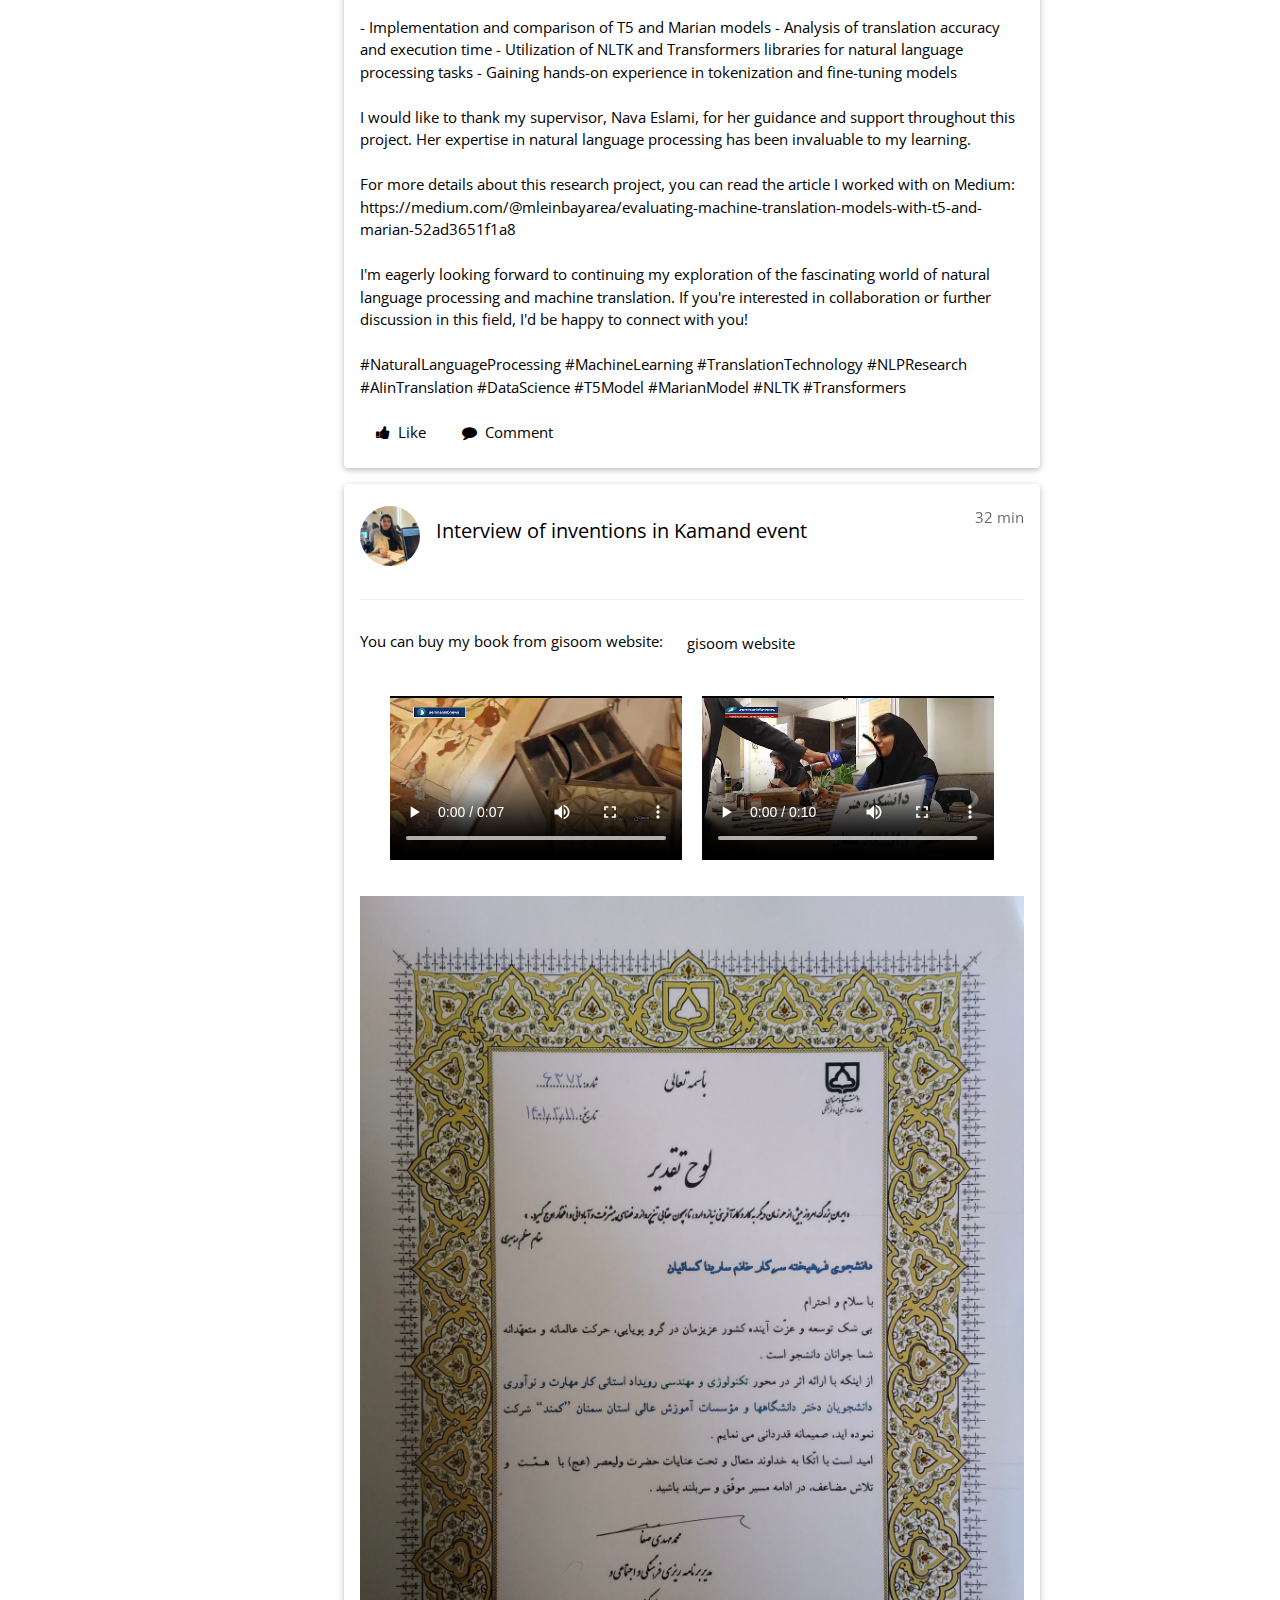
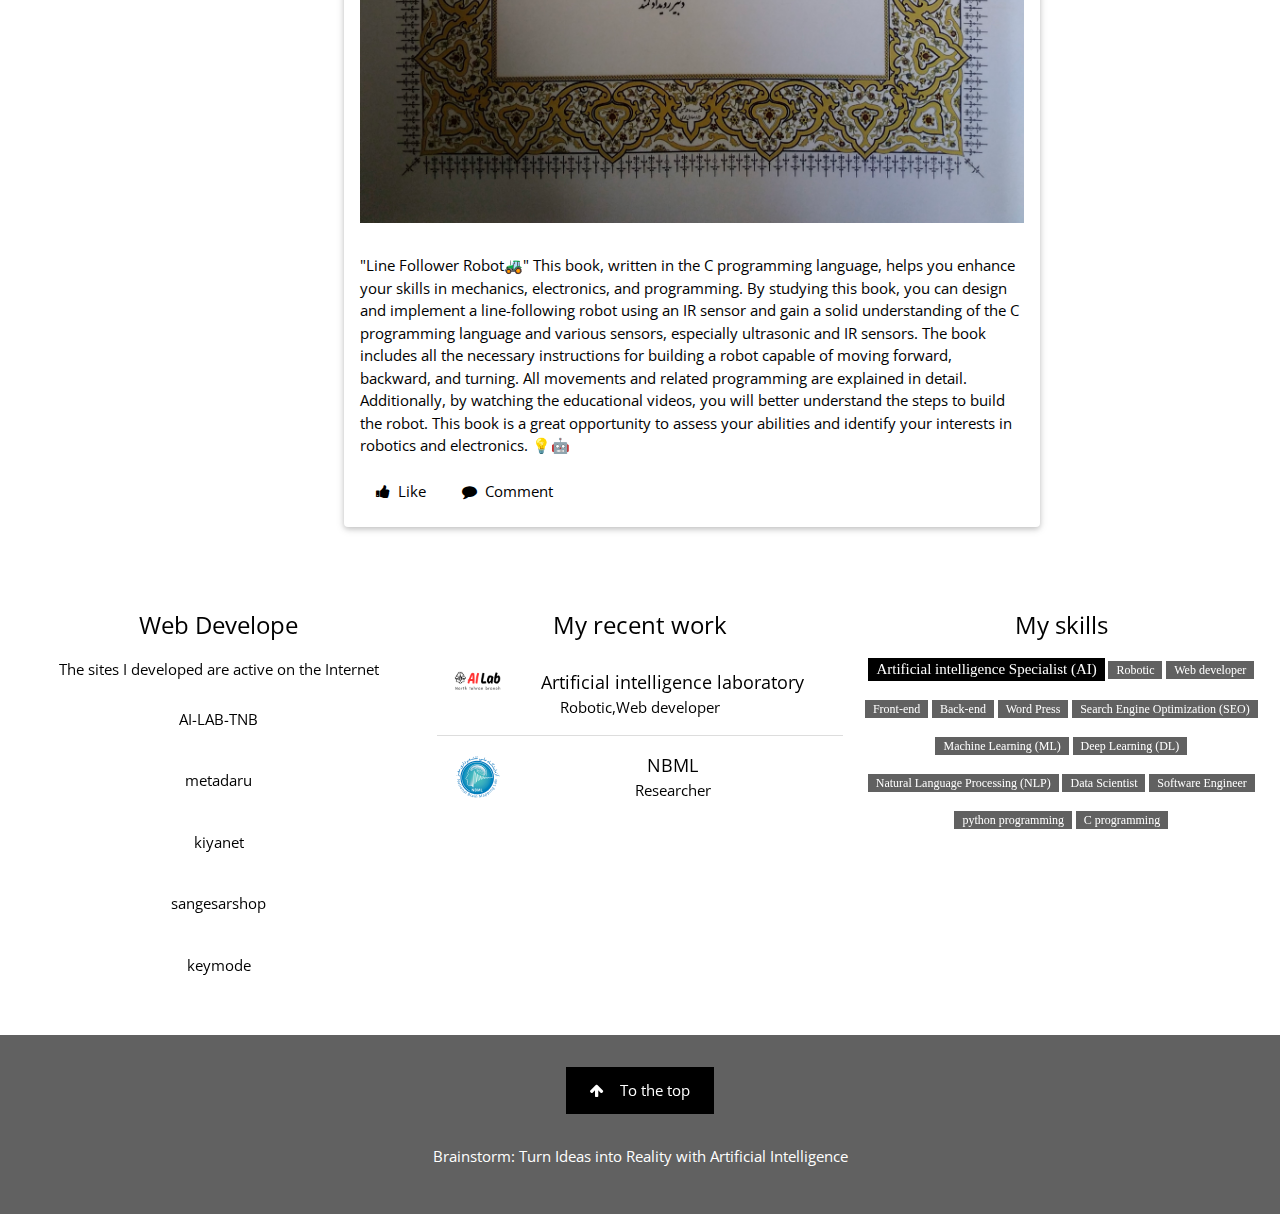
==== commit f040eb86: "Update index.html" ====
--- a/index.html
+++ b/index.html
@@ -261,7 +261,7 @@
 
    <hr class="w3-clear">
 
-               <p>You can buy my code from Github:<a href="https://github.com/Sarinakasaiyan/GoogleTranslate/blob/Natural-Language-Processing-NLP-Tokenization/GoogleTranslateNLP.ipynb" class="w3-bar-item w3-button w3-padding-large">Github</a>  
+               <p>You can download my code from Github:<a href="https://github.com/Sarinakasaiyan/GoogleTranslate/blob/Natural-Language-Processing-NLP-Tokenization/GoogleTranslateNLP.ipynb" class="w3-bar-item w3-button w3-padding-large">Github</a>  
 
  </p>
 
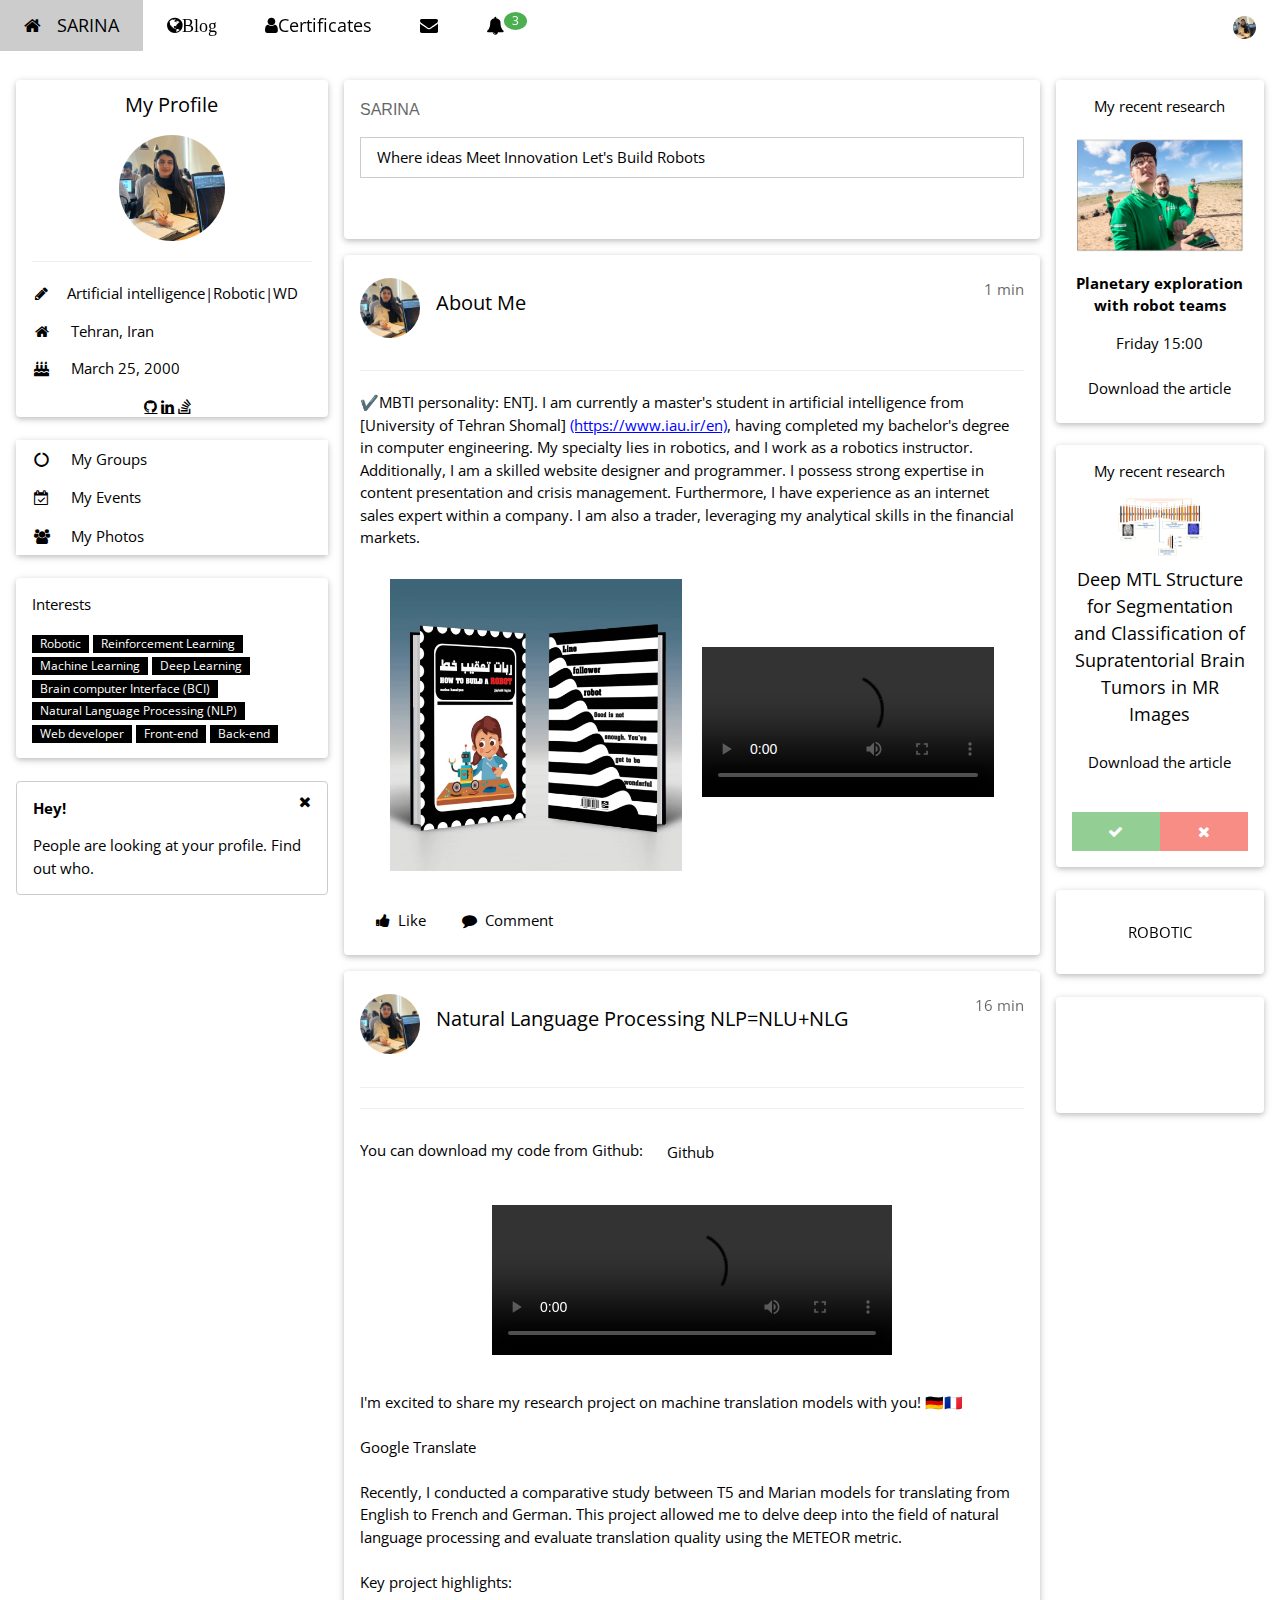
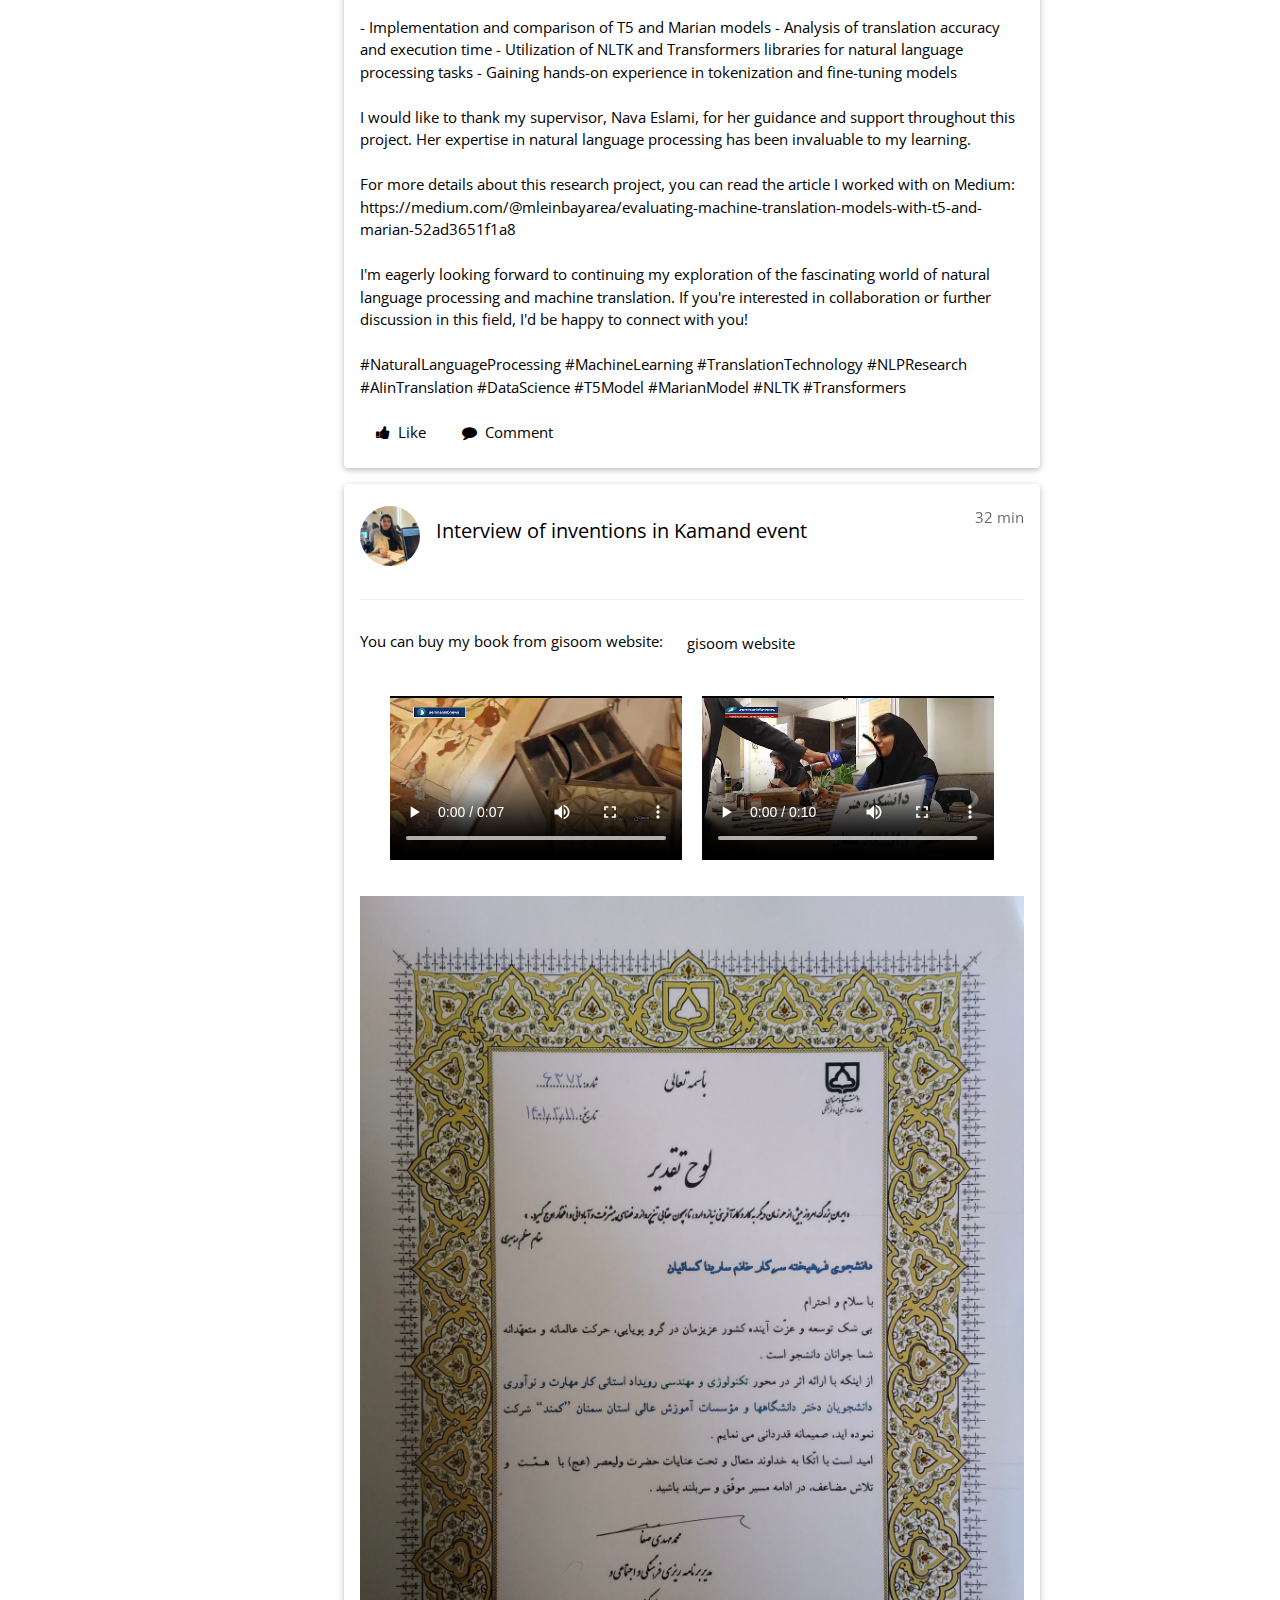
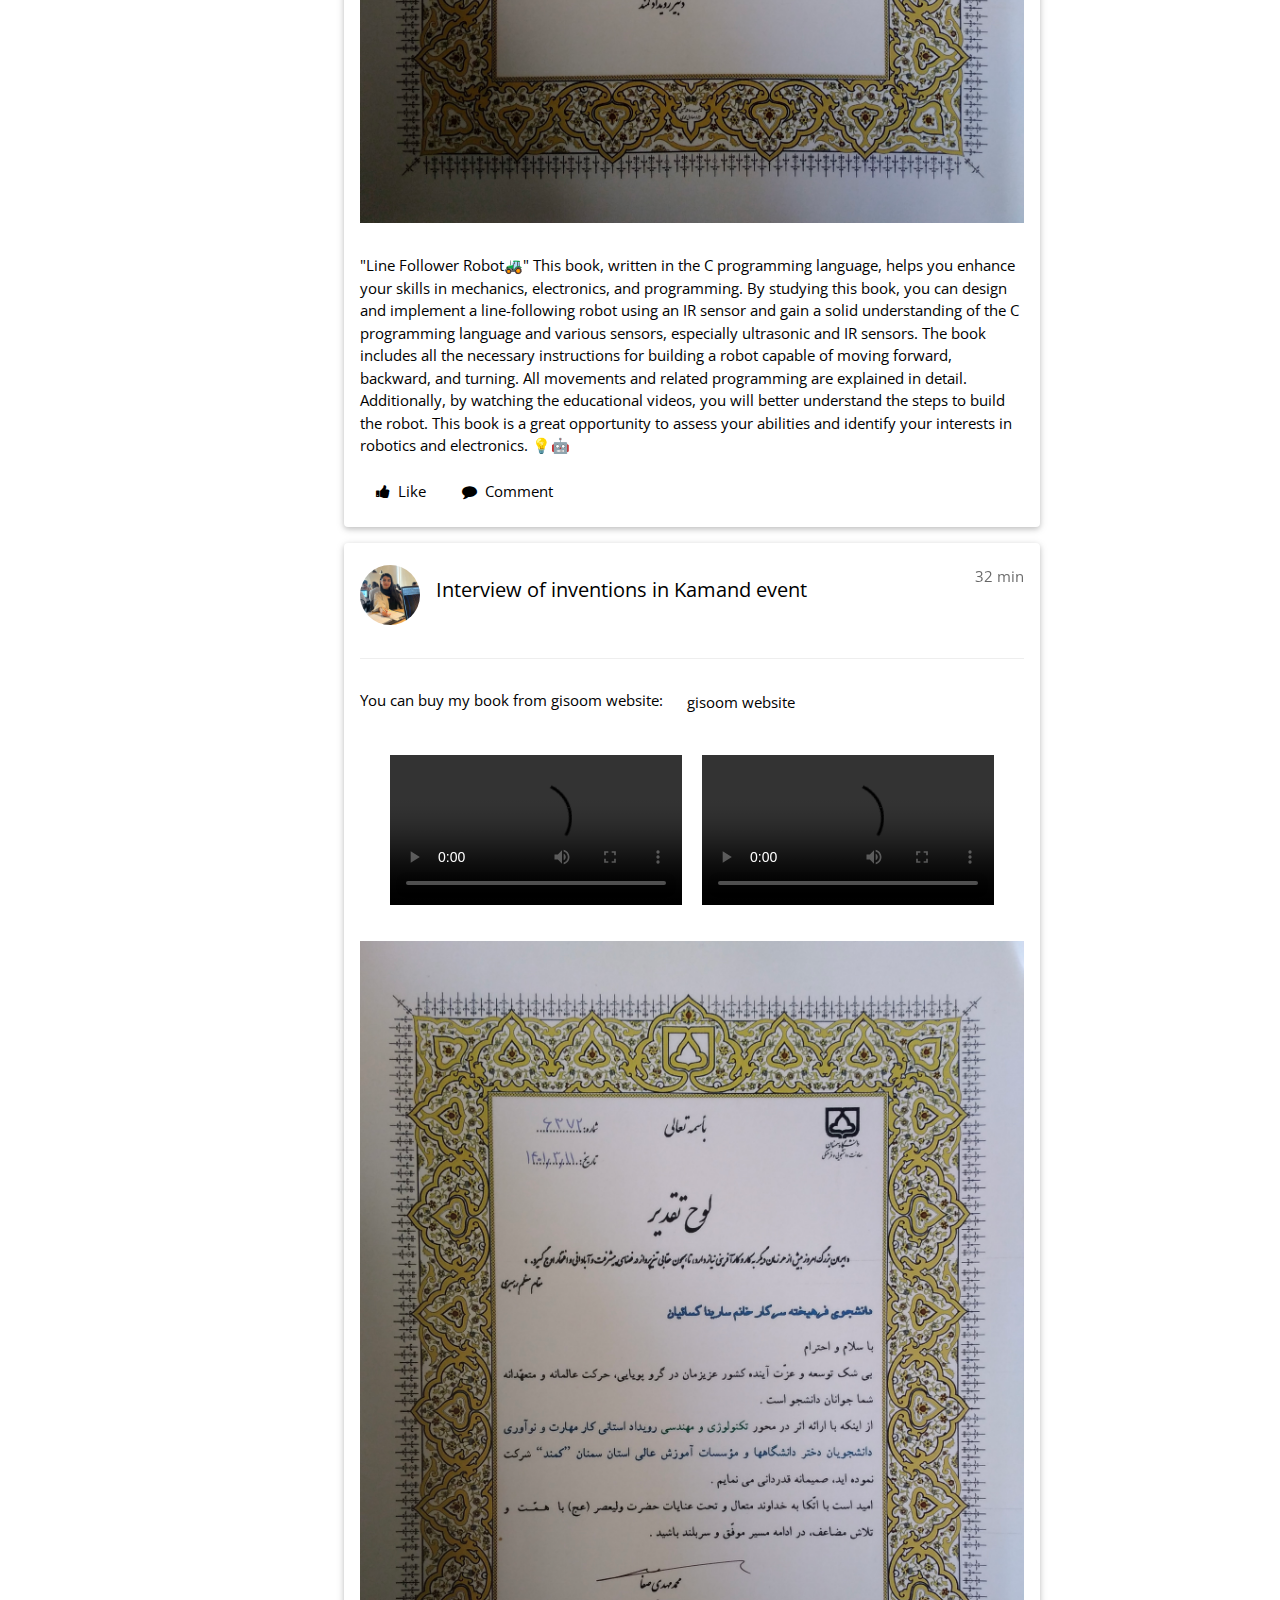
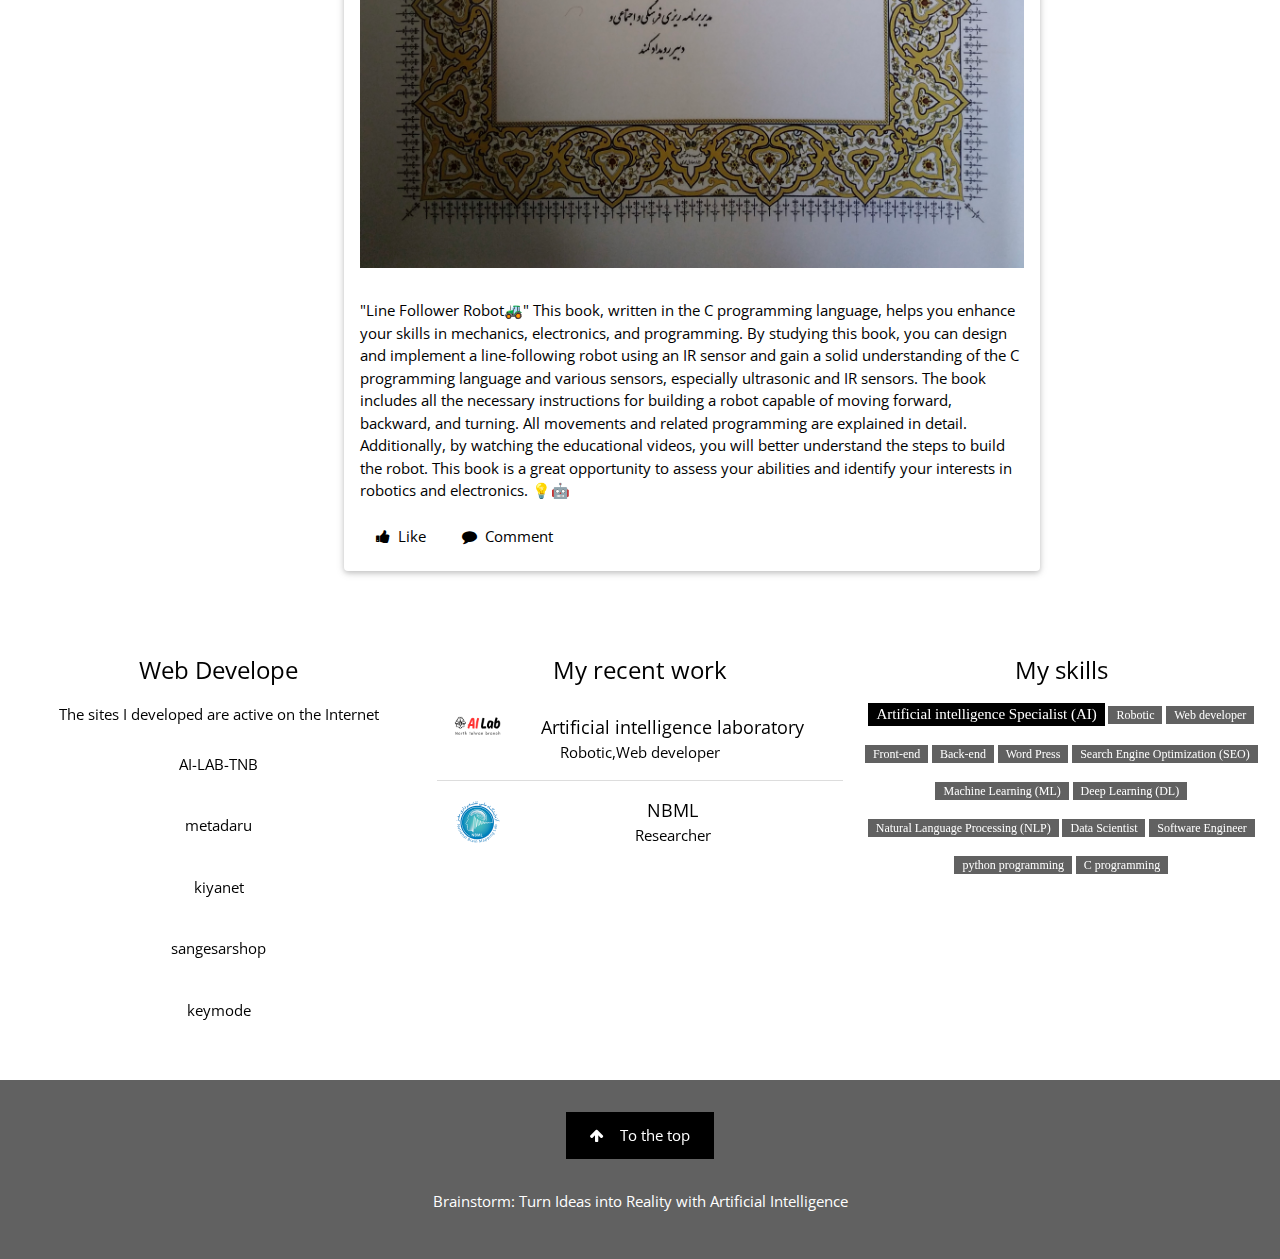
==== commit ae2a2510: "Update index.html" ====
--- a/index.html
+++ b/index.html
@@ -454,10 +454,125 @@
        <button type="button" class="w3-button w3-theme-d1 w3-margin-bottom"><i class="fa fa-thumbs-up"></i>  Like</button> 
         <button type="button" class="w3-button w3-theme-d2 w3-margin-bottom"><i class="fa fa-comment"></i>  Comment</button> 
       </div> 
-      
+
+
+
+
+
+
+
+
+
+
+
+     
+     
+
+      <div class="w3-container w3-card w3-white w3-round w3-margin"><br>
+        <img src="images/sarinakasaiyan.jpg" alt="Avatar" class="w3-left w3-circle w3-margin-right" style="width:60px">
+        <span class="w3-right w3-opacity">32 min</span>
+        <h4>Interview of inventions in Kamand event</h4><br>
+        <hr class="w3-clear">
+        <p>You can buy my book from gisoom website:<a href="https://lnkd.in/ewj-G_-m" class="w3-bar-item w3-button w3-padding-large">gisoom website</a>  
+ </p>
+
+
+
+<!DOCTYPE html>
+<html lang="fa">
+<head>
+    <meta charset="UTF-8">
+    <meta name="viewport" content="width=device-width, initial-scale=1.0">
+    <title>دو ویدئو در کنار هم</title>
+    <style>
+        .container {
+            display: flex; /* استفاده از فلکس باکس برای چیدمان */
+            justify-content: center; /* مرکز کردن ویدئوها */
+            align-items: center; /* تراز کردن عمودی */
+            margin: 20px; /* حاشیه دور کانتینر */
+        }
+
+        .video-item {
+            margin: 10px; /* فاصله بین ویدئوها */
+            flex: 1; /* اجازه به ویدئوها برای رشد مساوی */
+            max-width: 400px; /* حداکثر عرض برای هر ویدئو */
+        }
+
+        video {
+            width: 100%; /* ویدئو به صورت پاسخگو باشد */
+            height: auto; /* حفظ نسبت ابعاد */
+        }
+
+        @media (max-width: 768px) {
+            .container {
+                flex-direction: column; /* چیدمان عمودی در صفحه‌های کوچک‌تر */
+            }
+        }
+    </style>
+</head>
+<body>
+
+<div class="container">
+    <div class="video-item">
+        <video controls>
+            <source src="images/IMG_6638.HEIC" type="video/mp4">
+            مرورگر شما از تگ ویدئو پشتیبانی نمی‌کند.
+        </video>
+    </div>
+    <div class="video-item">
+        <video controls>
+            <source src="images/IMG_66ی38.HEIC" type="video/mp4">
+            مرورگر شما از تگ ویدئو پشتیبانی نمی‌کند.
+        </video>
+    </div>
+</div>
+
+</body>
+</html>
+
+
+
+
+
+
+       
+        <img src="images/Certificates.jpg" style="width:100%" class="w3-margin-bottom">
+<p>
+ "Line Follower Robot🚜" 
+
+This book, written in the C programming language, helps you enhance your skills in mechanics, electronics, and programming. By studying this book, you can design and implement a line-following robot using an IR sensor and gain a solid understanding of the C programming language and various sensors, especially ultrasonic and IR sensors.
+
+The book includes all the necessary instructions for building a robot capable of moving forward, backward, and turning. All movements and related programming are explained in detail. Additionally, by watching the educational videos, you will better understand the steps to build the robot.
+
+This book is a great opportunity to assess your abilities and identify your interests in robotics and electronics. 💡🤖
+</p> 
+       <button type="button" class="w3-button w3-theme-d1 w3-margin-bottom"><i class="fa fa-thumbs-up"></i>  Like</button> 
+        <button type="button" class="w3-button w3-theme-d2 w3-margin-bottom"><i class="fa fa-comment"></i>  Comment</button> 
+      </div> 
+      
+
+
+
+
+
+
+
+
+
+
+
+
+     
     <!-- End Middle Column -->
     </div>
-    
+
+
+
+
+
+
+
+   
     <!-- Right Column -->
     <div class="w3-col m2">
       <div class="w3-card w3-round w3-white w3-center">
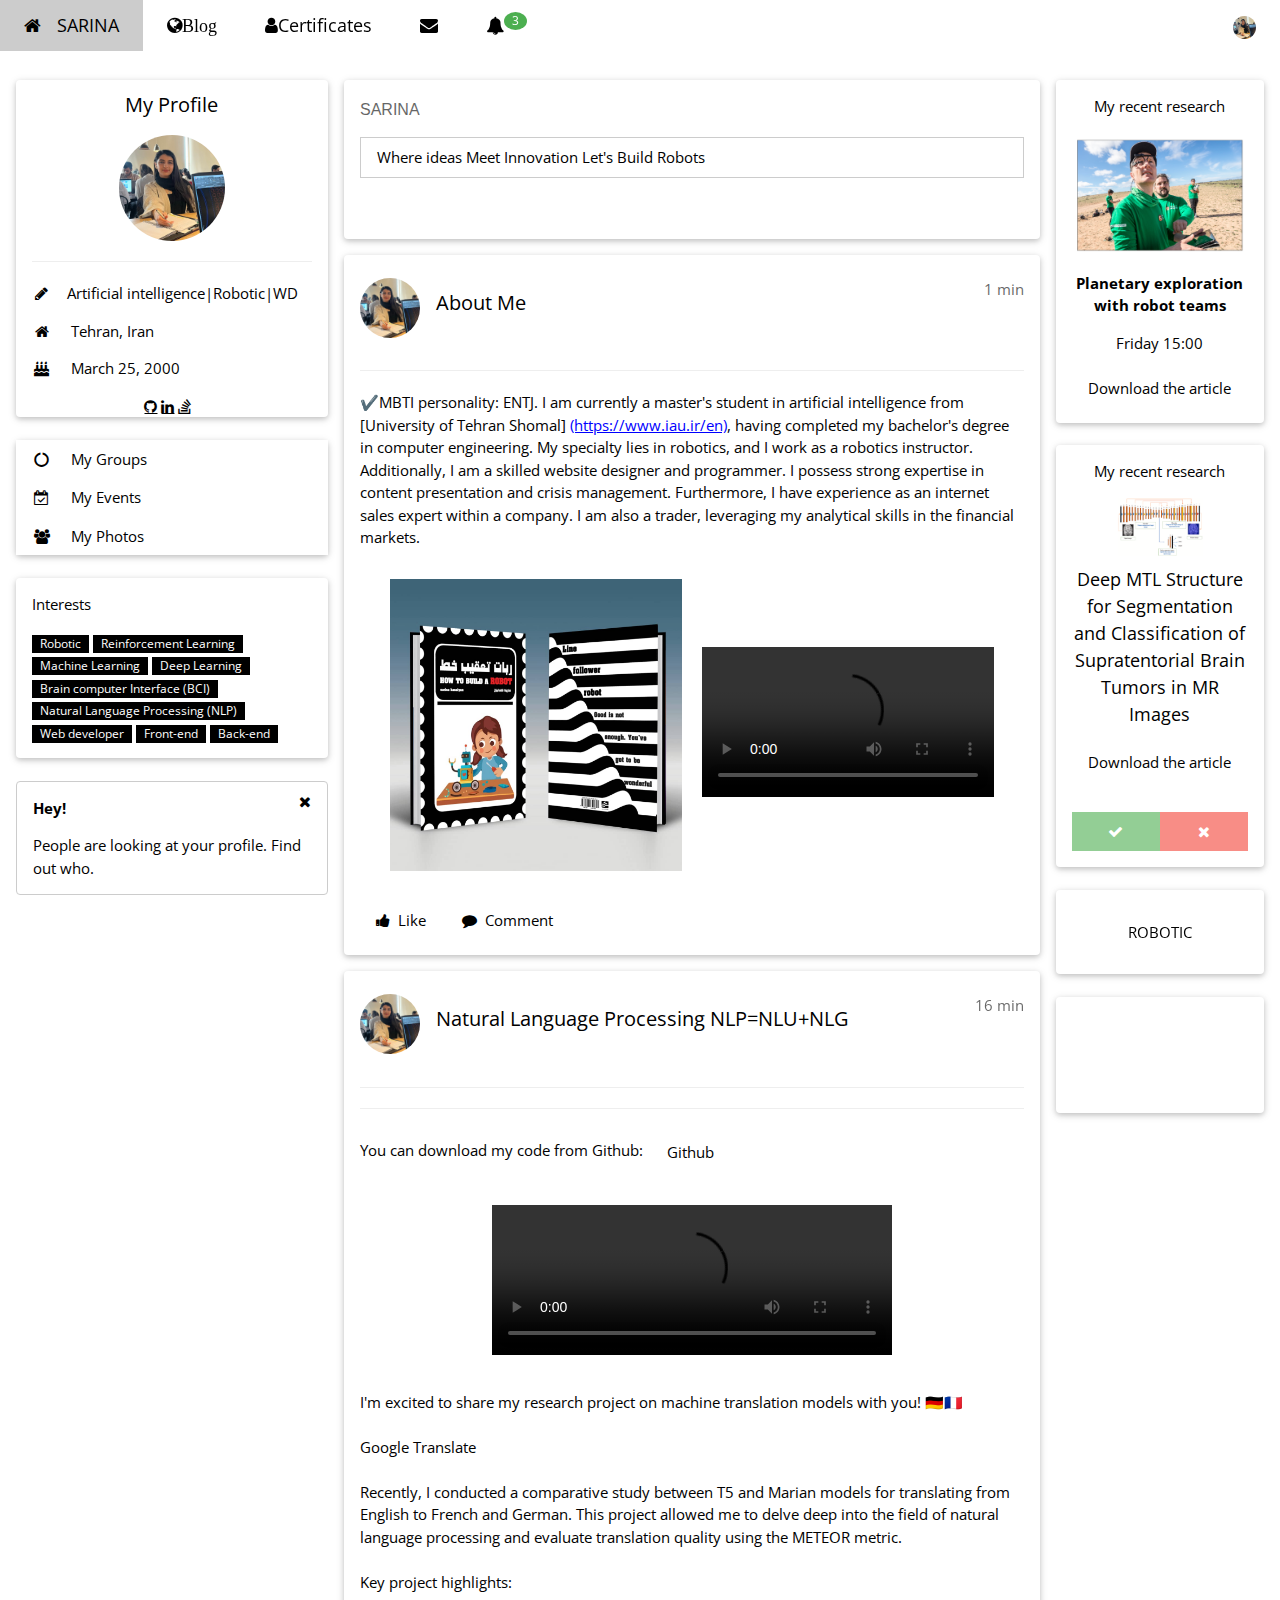
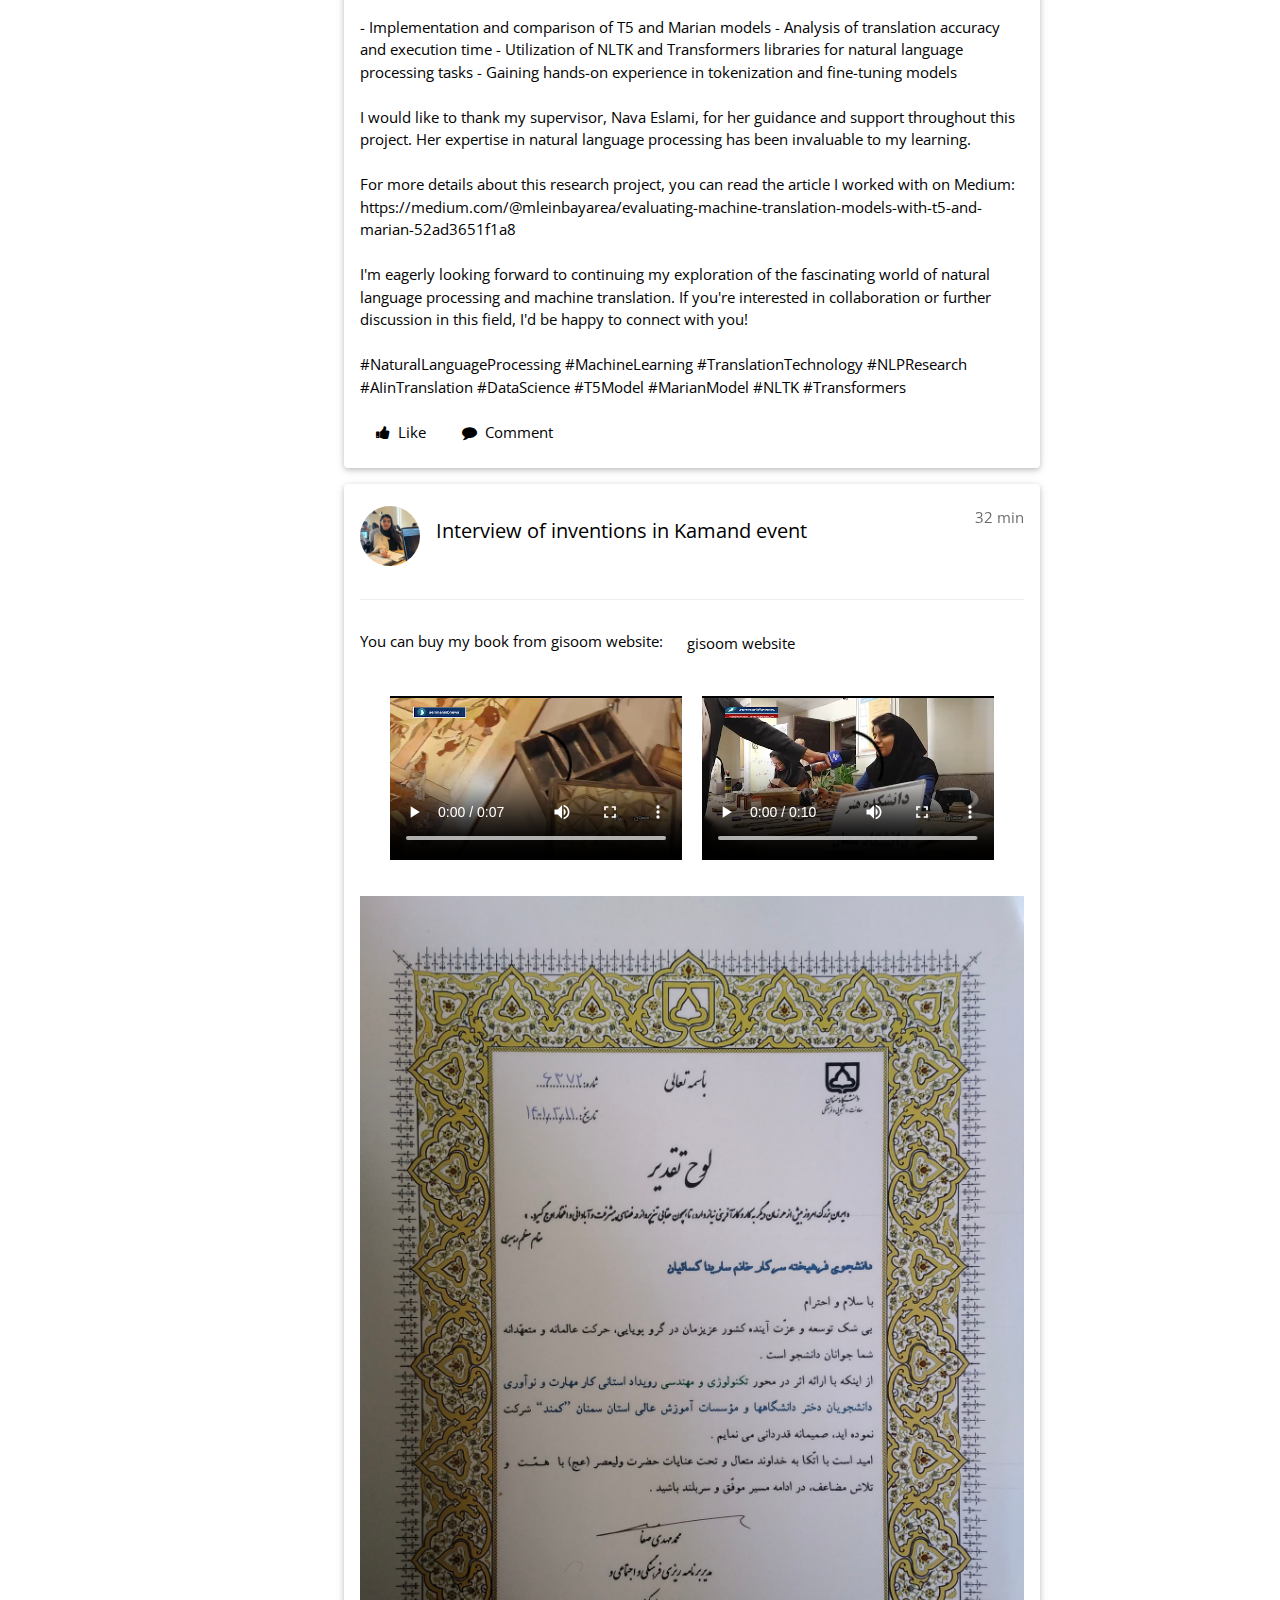
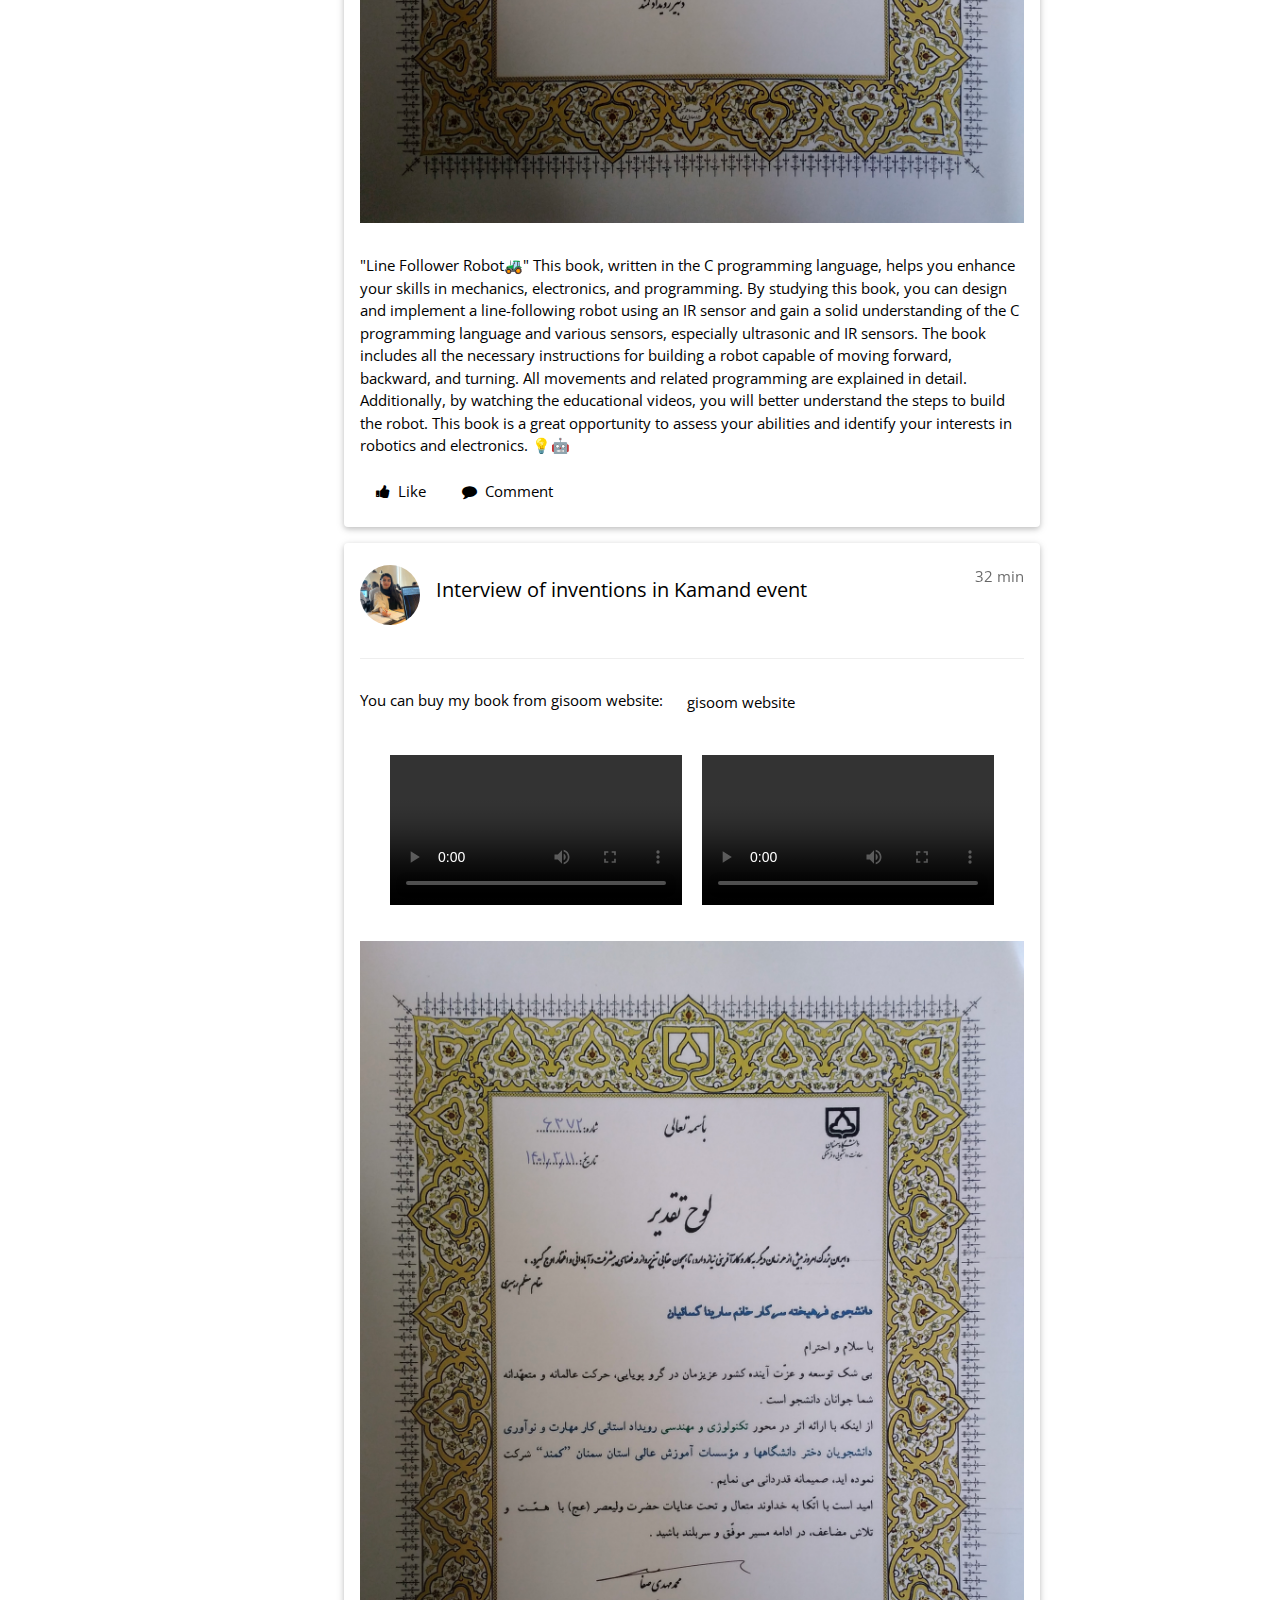
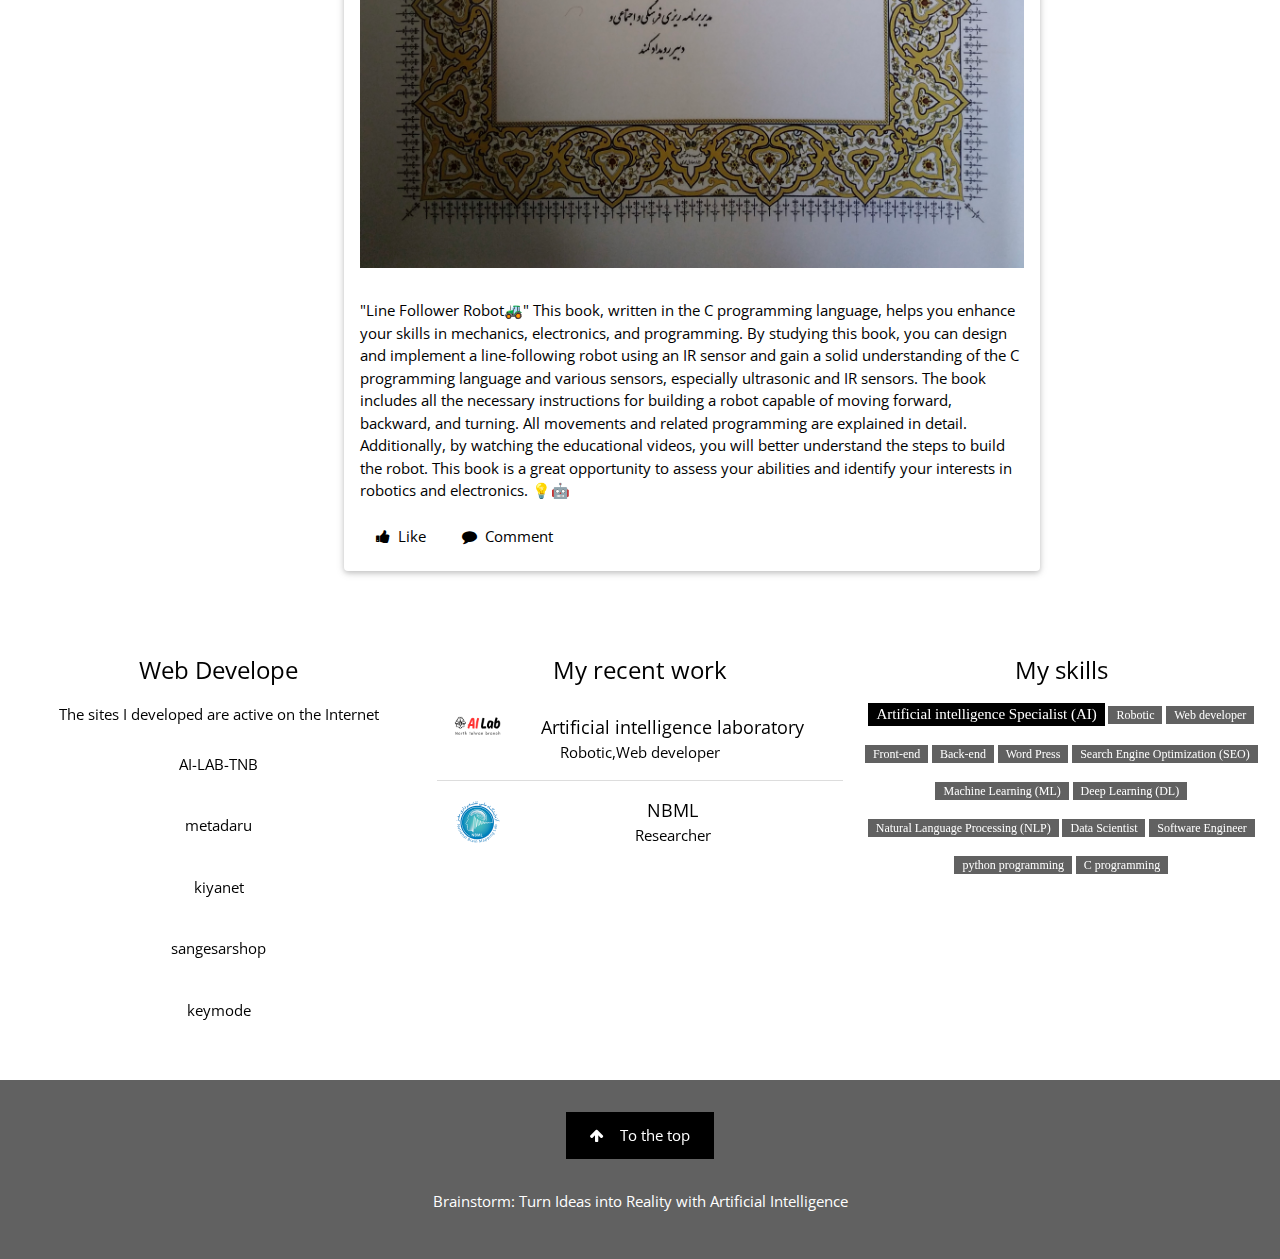
==== commit e1f4f35f: "Update index.html" ====
--- a/index.html
+++ b/index.html
@@ -515,13 +515,13 @@
 <div class="container">
     <div class="video-item">
         <video controls>
-            <source src="images/IMG_6638.HEIC" type="video/mp4">
+        <img src="images/Certificates.jpg" style="width:100%" class="w3-margin-bottom">
             مرورگر شما از تگ ویدئو پشتیبانی نمی‌کند.
         </video>
     </div>
     <div class="video-item">
         <video controls>
-            <source src="images/IMG_66ی38.HEIC" type="video/mp4">
+        <img src="images/Certificates.jpg" style="width:100%" class="w3-margin-bottom">
             مرورگر شما از تگ ویدئو پشتیبانی نمی‌کند.
         </video>
     </div>
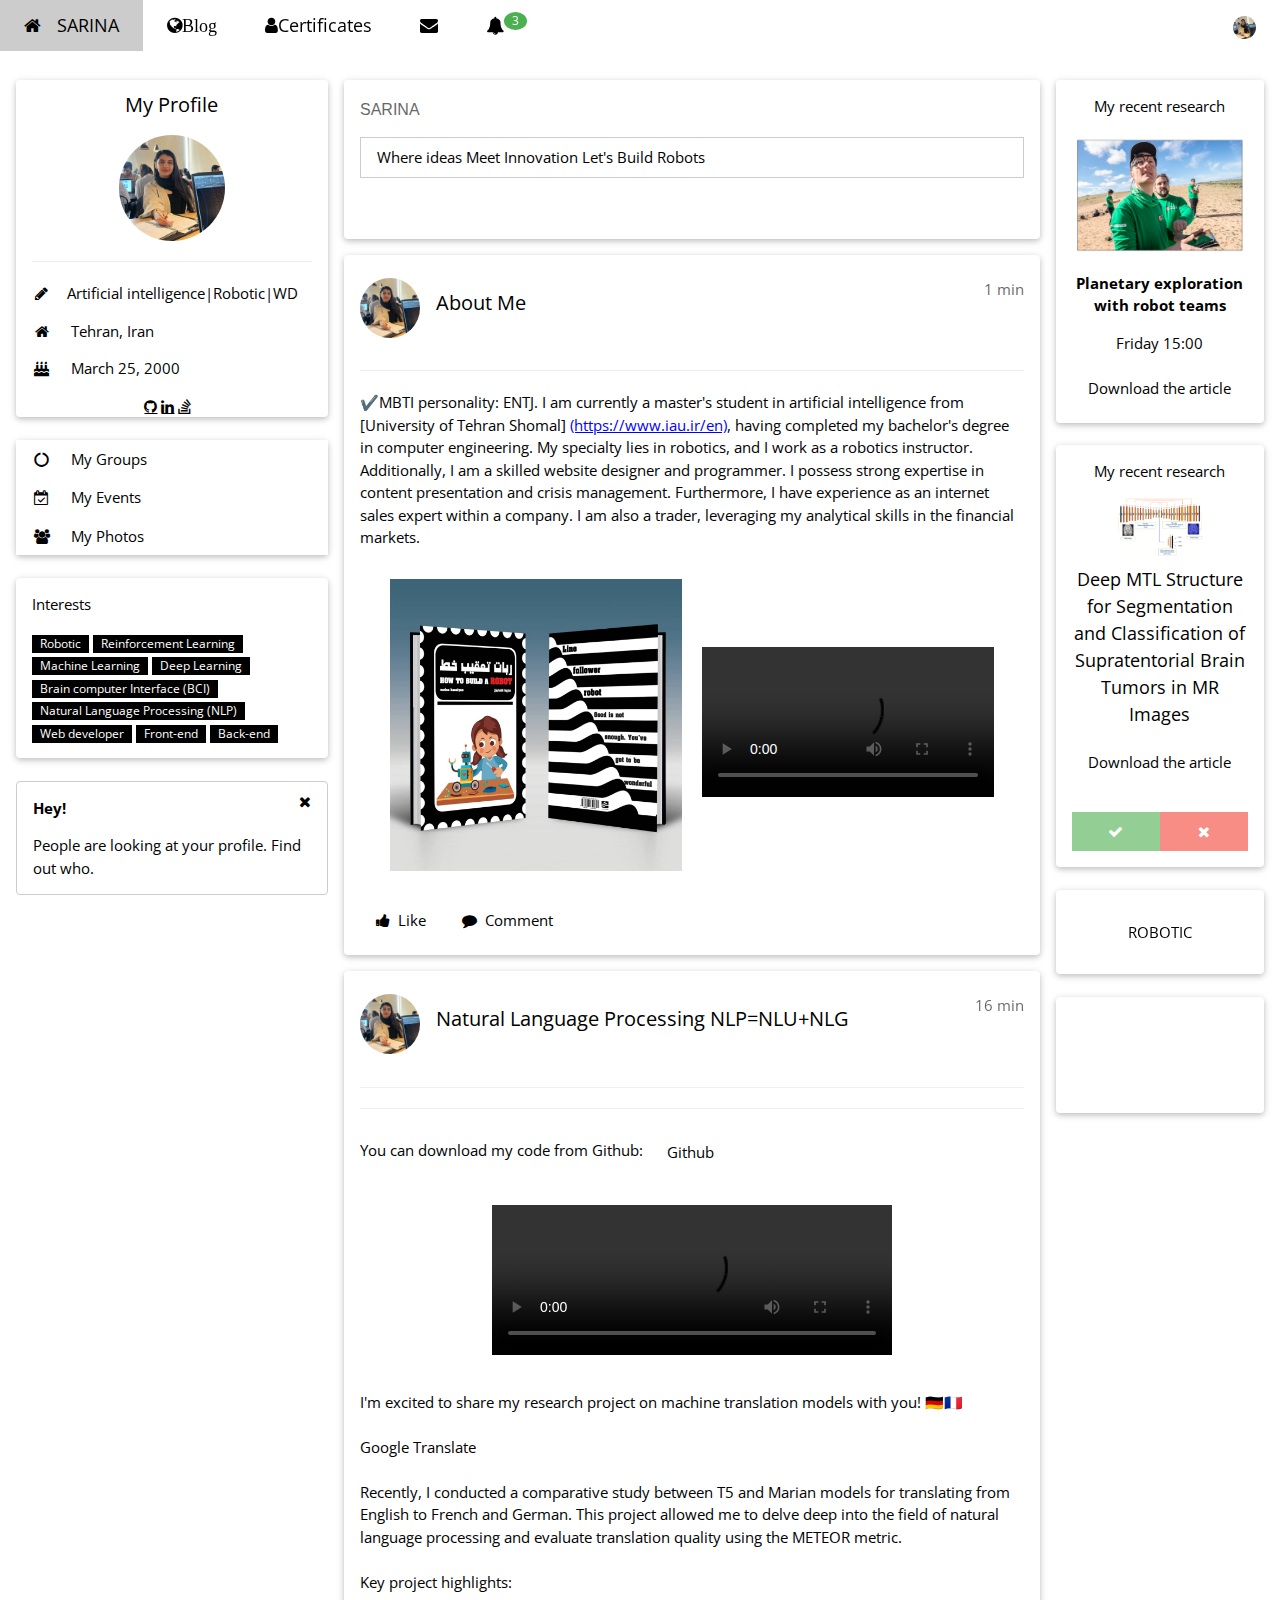
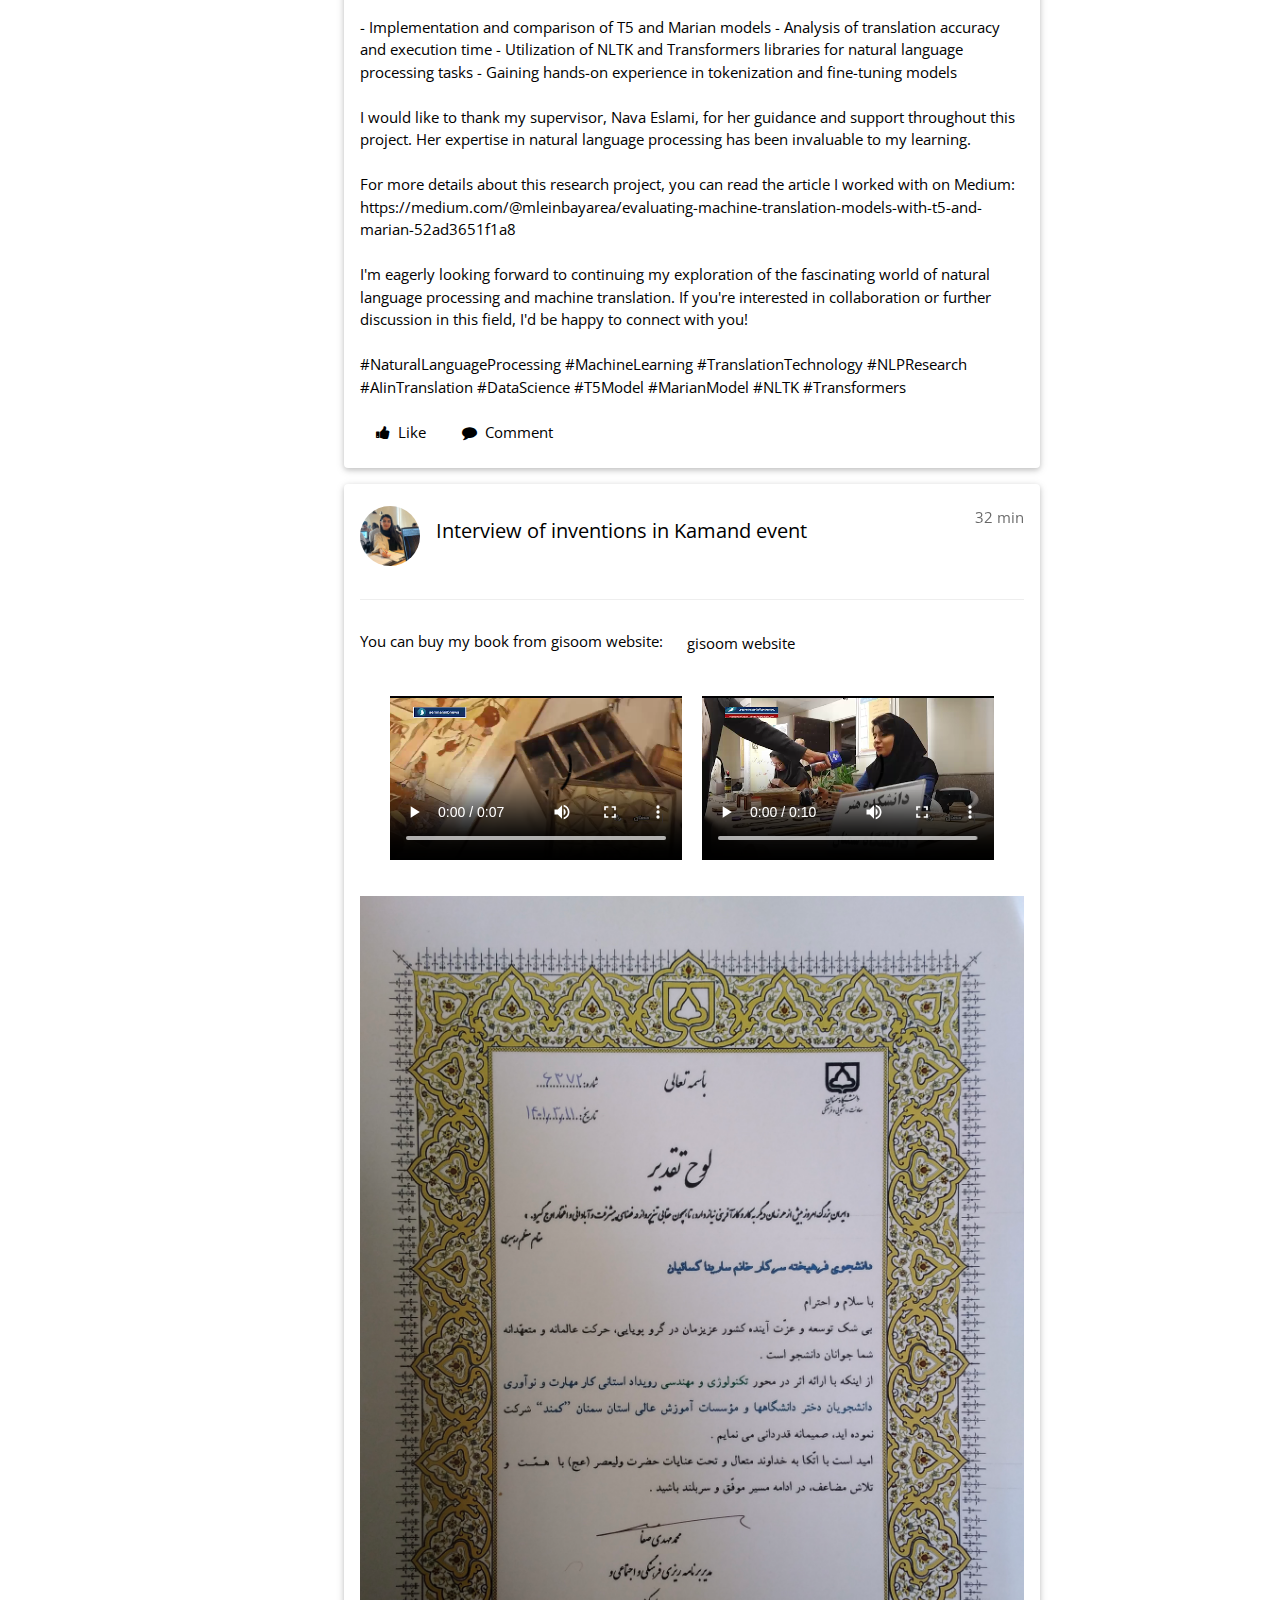
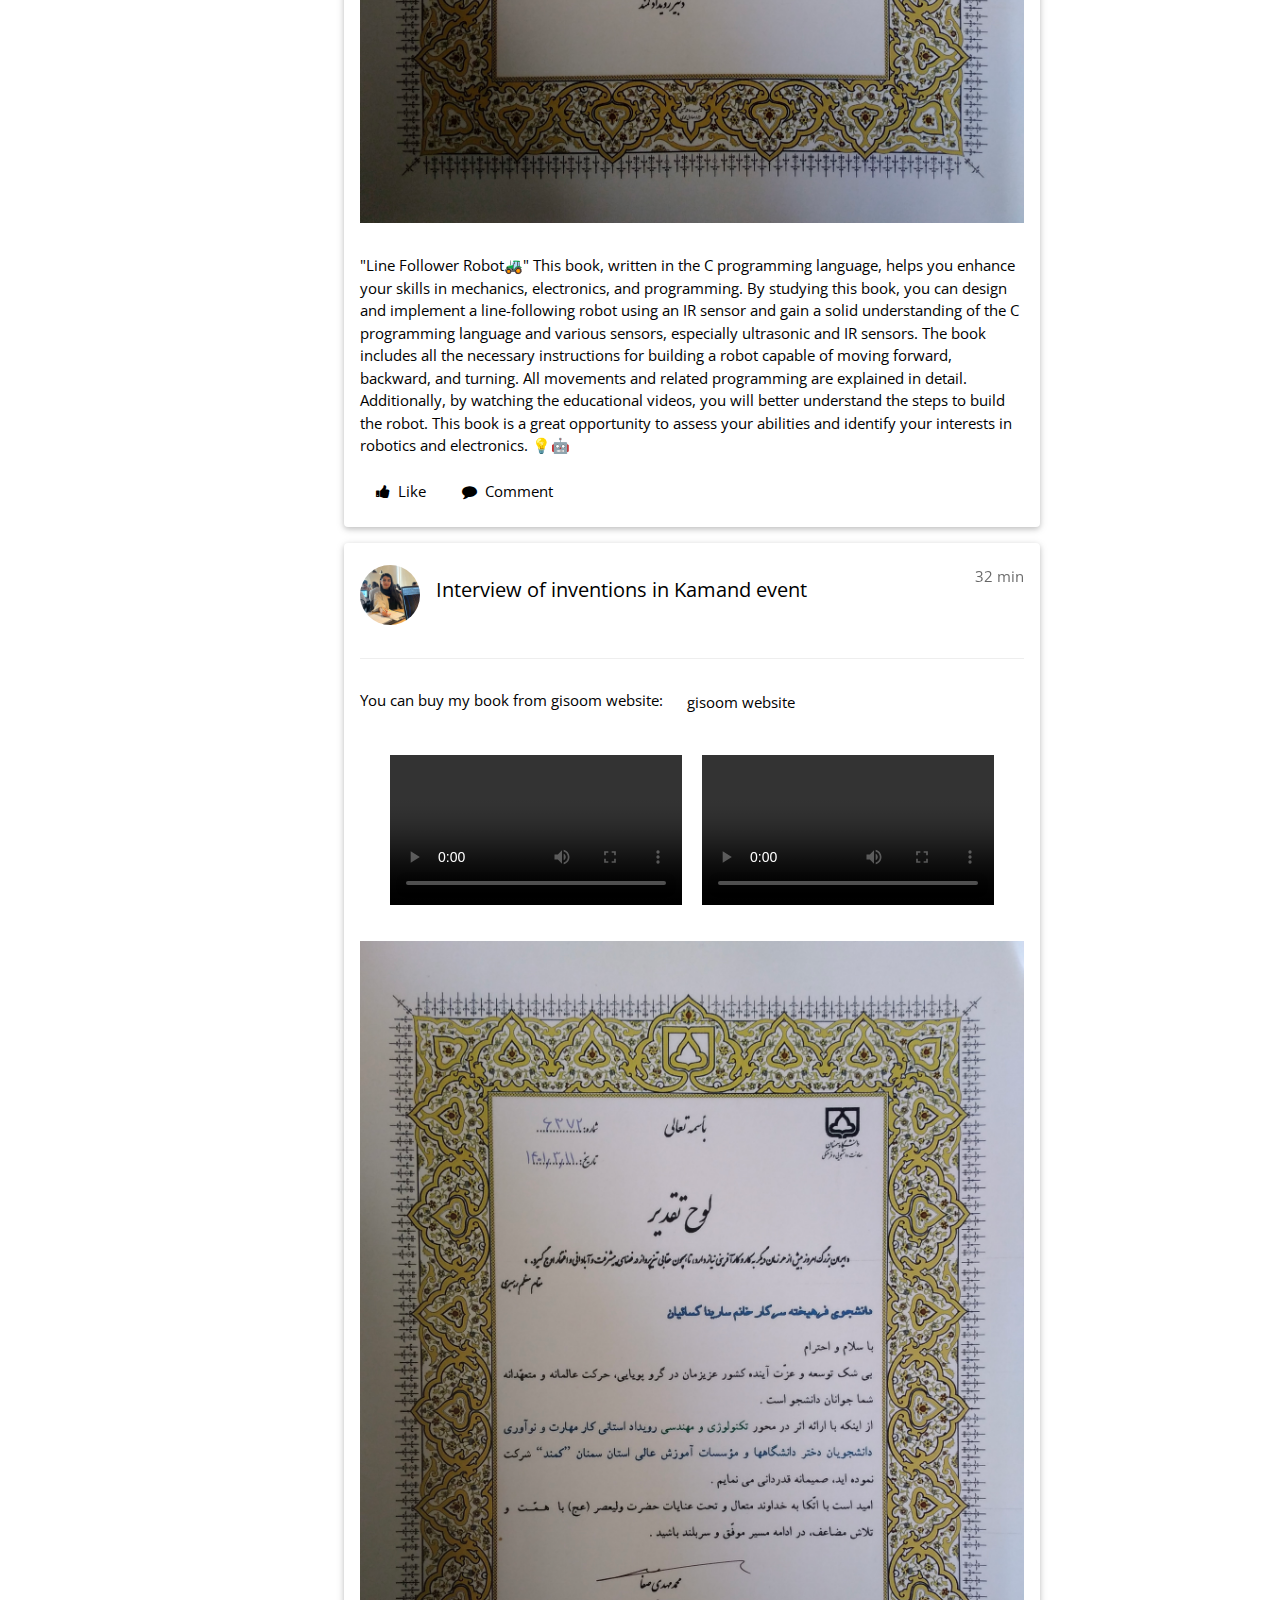
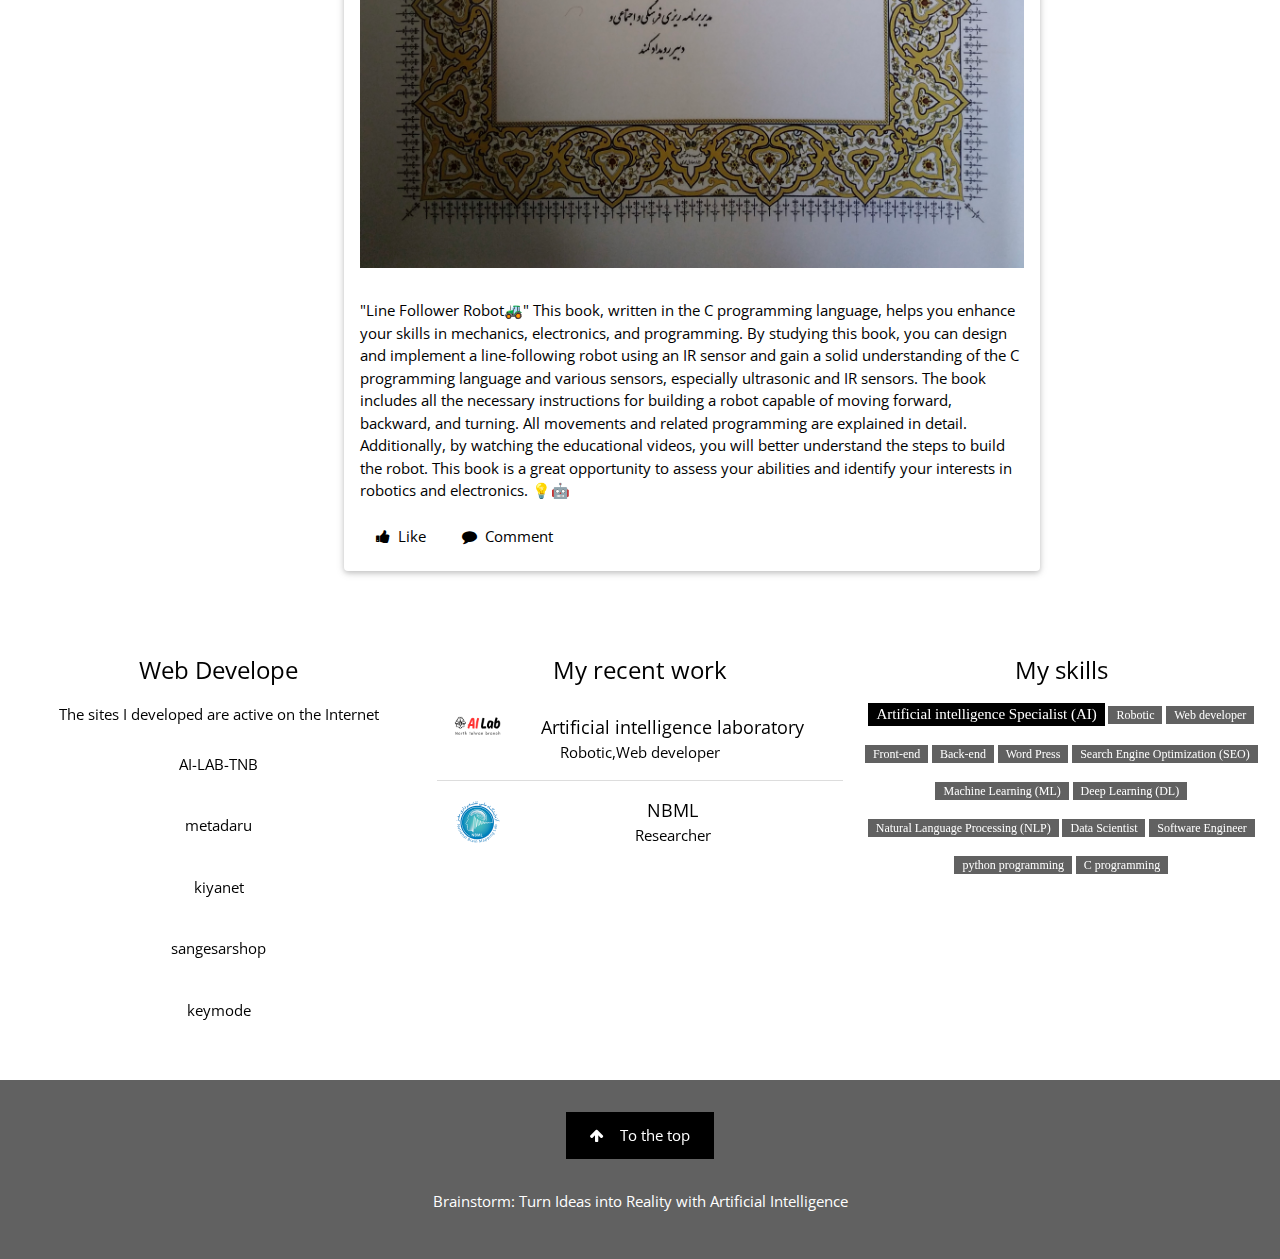
==== commit 067a9626: "Update index.html" ====
--- a/index.html
+++ b/index.html
@@ -515,13 +515,13 @@
 <div class="container">
     <div class="video-item">
         <video controls>
-        <img src="images/Certificates.jpg" style="width:100%" class="w3-margin-bottom">
+        <img src="images/sarina.png" style="width:100%" class="w3-margin-bottom">
             مرورگر شما از تگ ویدئو پشتیبانی نمی‌کند.
         </video>
     </div>
     <div class="video-item">
         <video controls>
-        <img src="images/Certificates.jpg" style="width:100%" class="w3-margin-bottom">
+        <img src="images/sarina-.png" style="width:100%" class="w3-margin-bottom">
             مرورگر شما از تگ ویدئو پشتیبانی نمی‌کند.
         </video>
     </div>
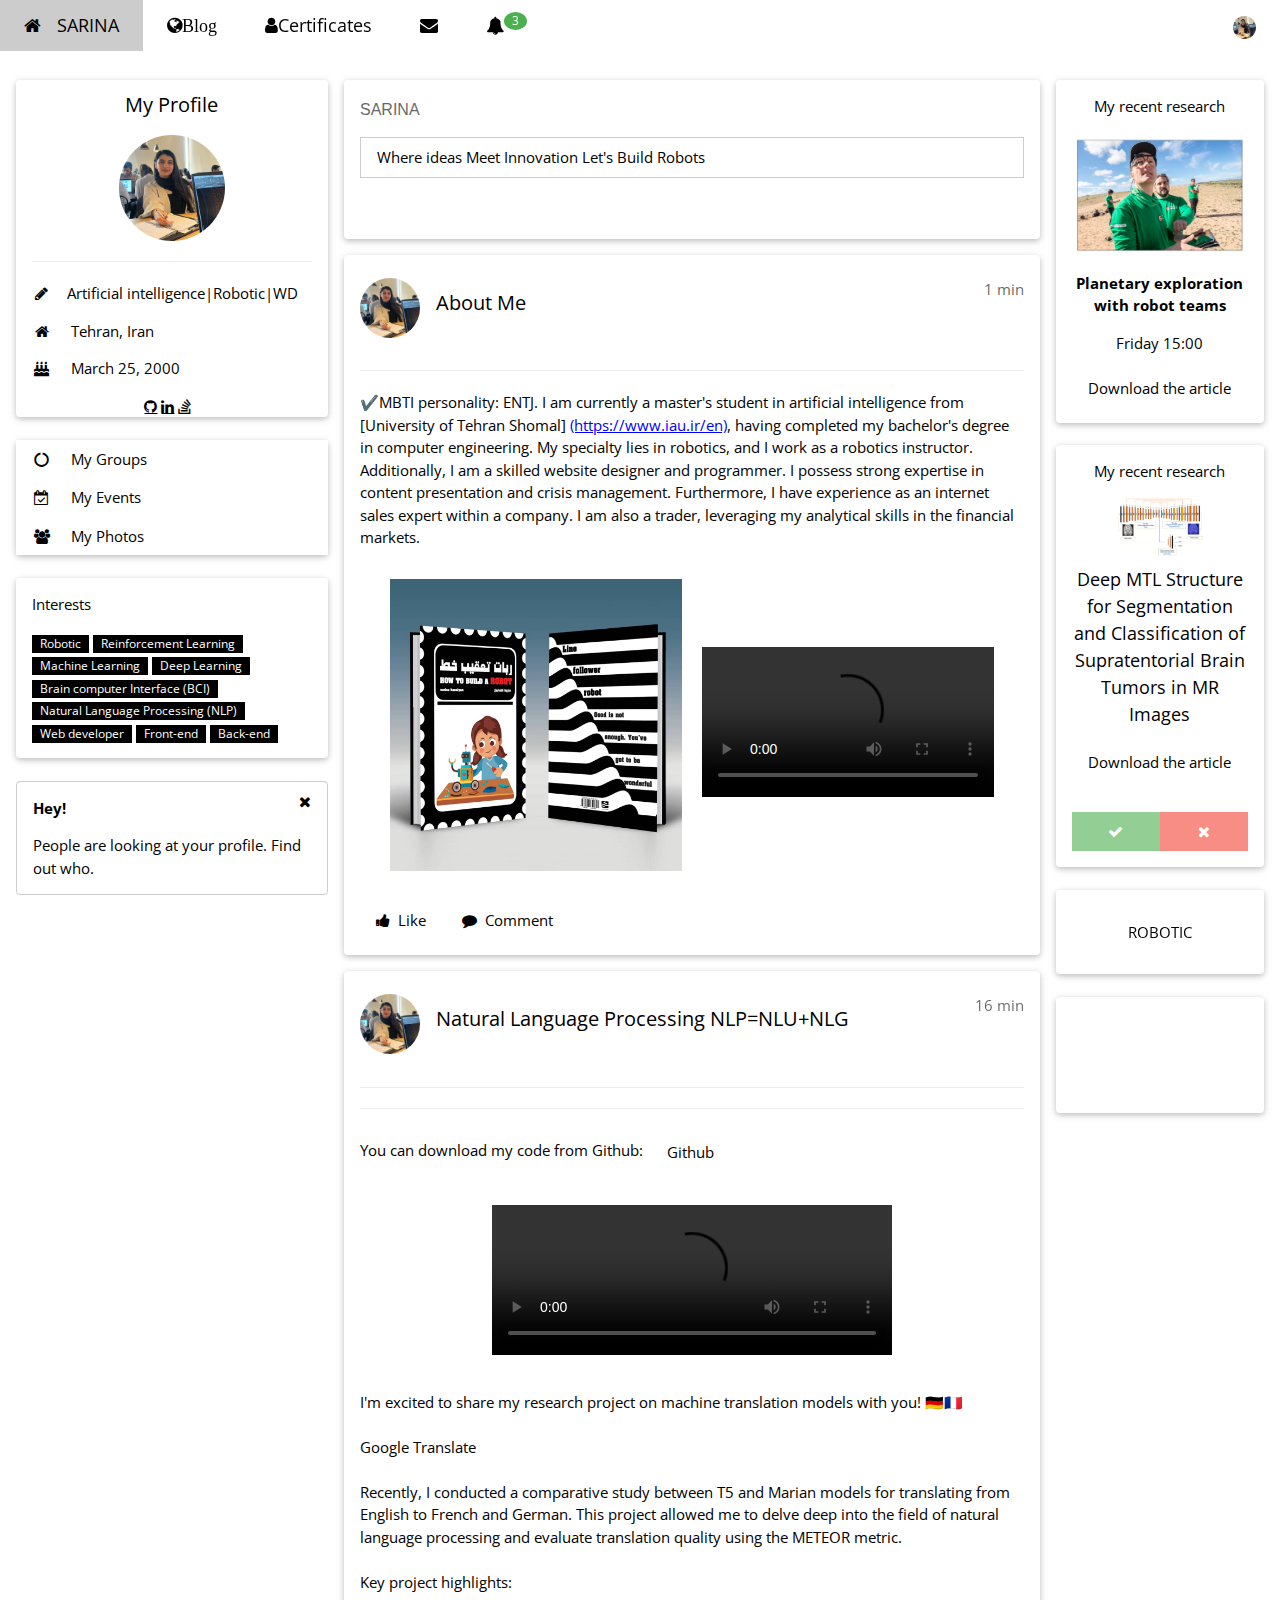
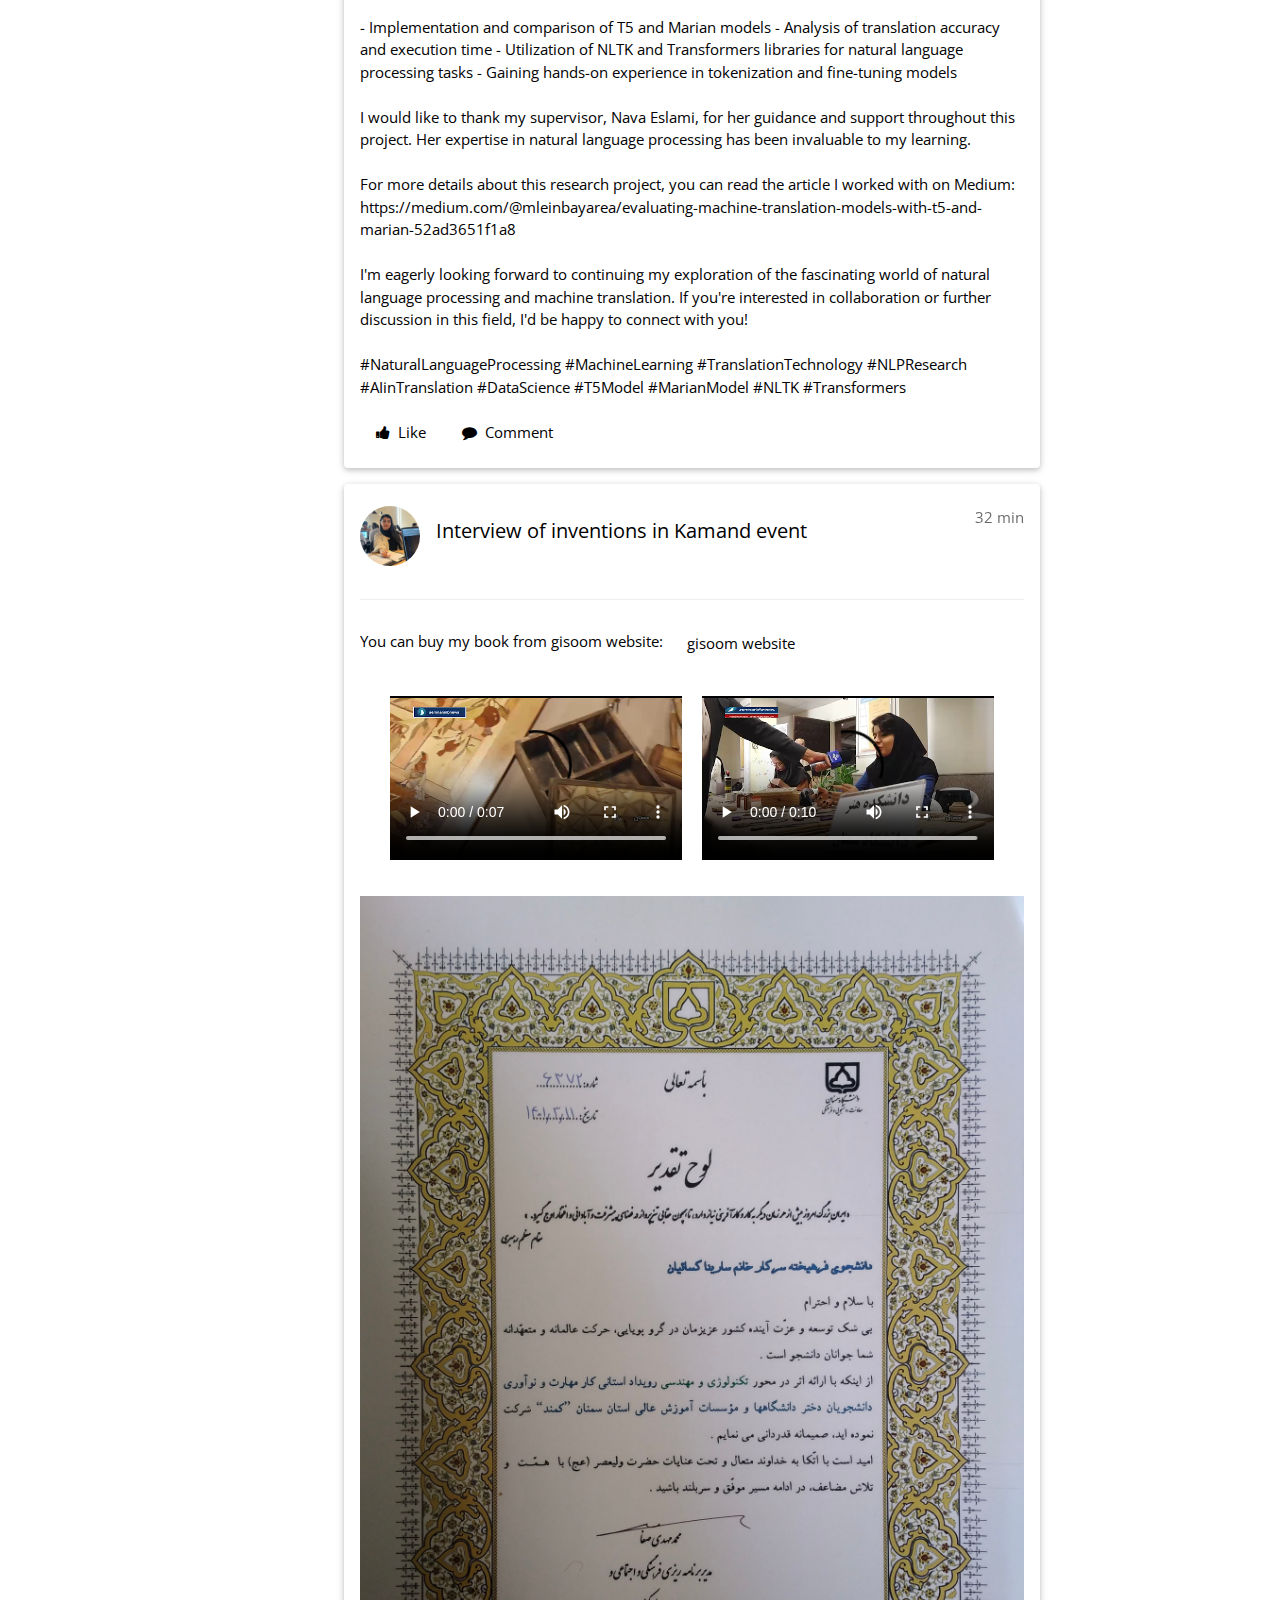
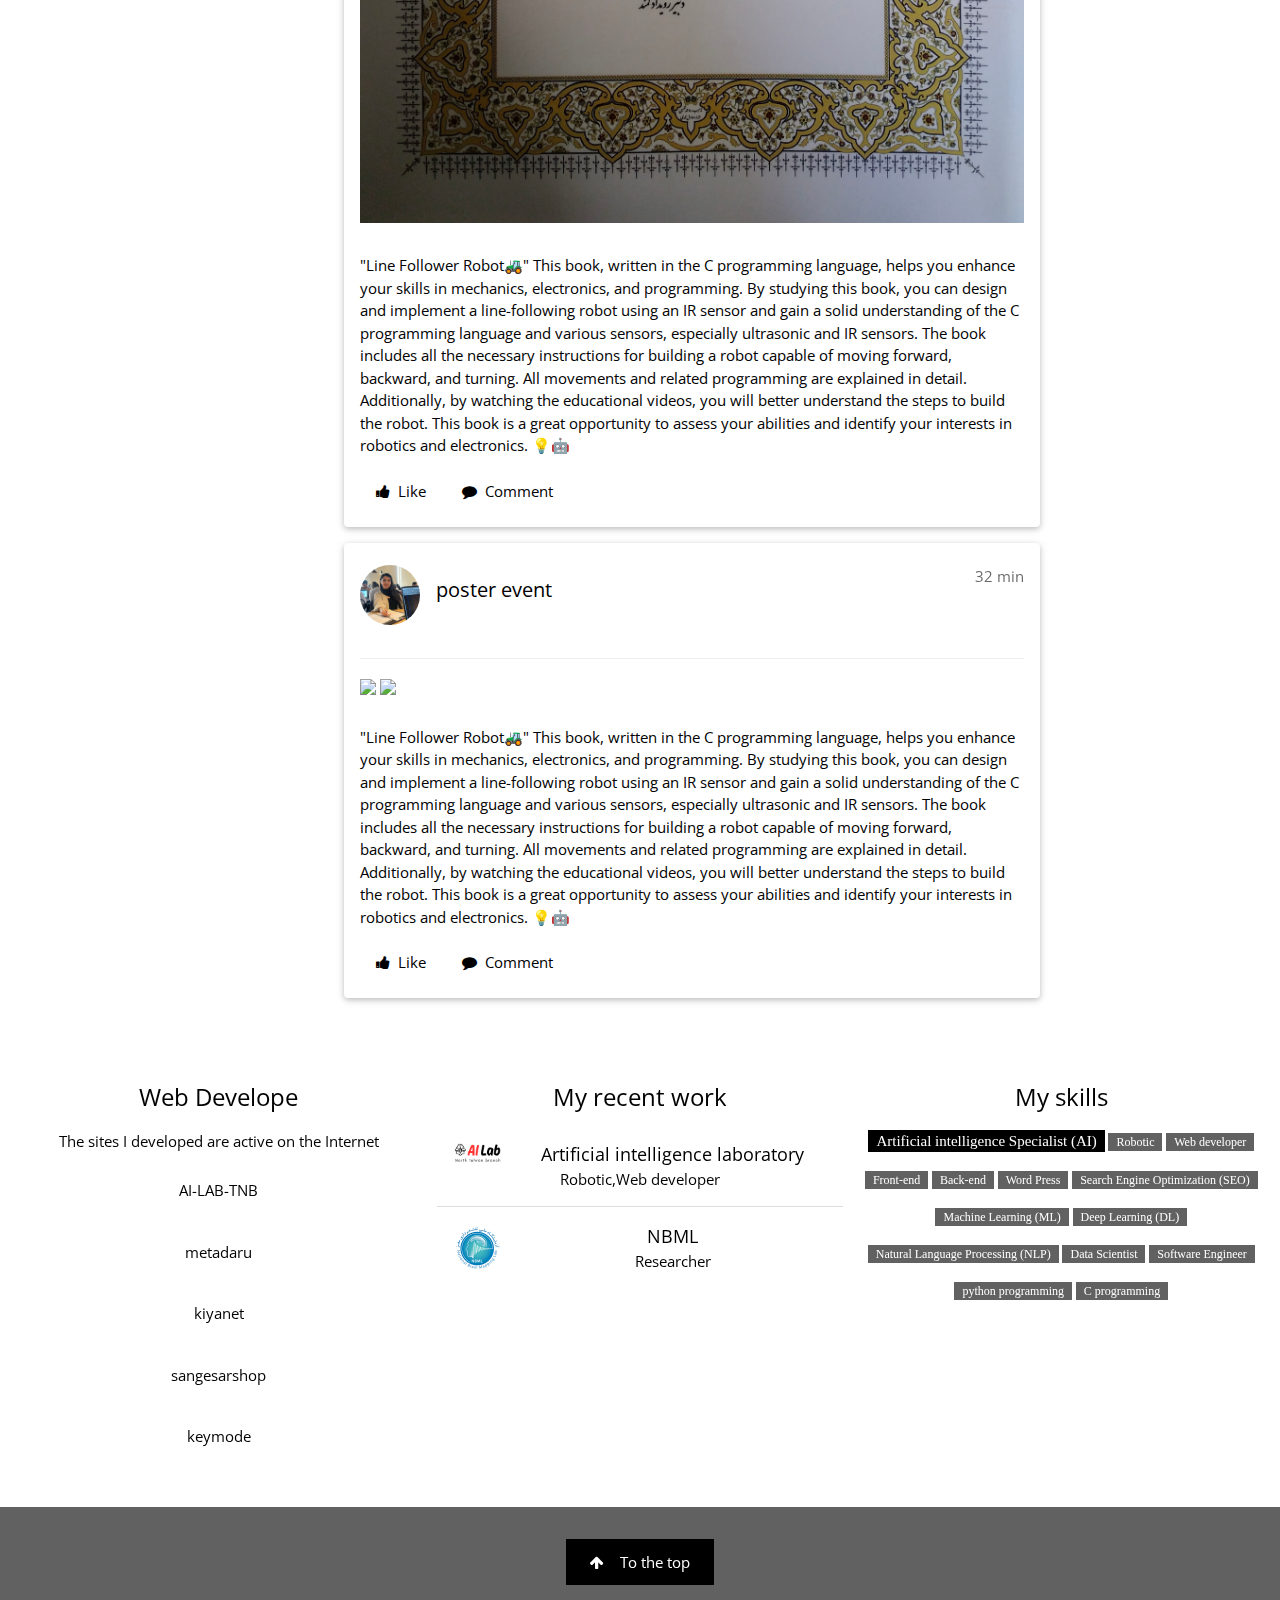
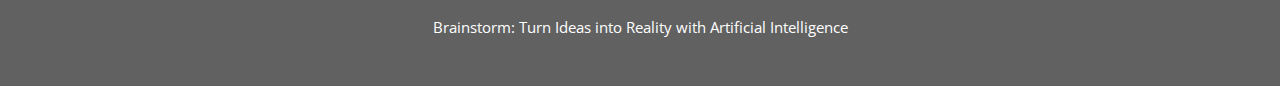
==== commit aa5aabb3: "Update index.html" ====
--- a/index.html
+++ b/index.html
@@ -471,73 +471,23 @@
       <div class="w3-container w3-card w3-white w3-round w3-margin"><br>
         <img src="images/sarinakasaiyan.jpg" alt="Avatar" class="w3-left w3-circle w3-margin-right" style="width:60px">
         <span class="w3-right w3-opacity">32 min</span>
-        <h4>Interview of inventions in Kamand event</h4><br>
+        <h4>poster event</h4><br>
         <hr class="w3-clear">
-        <p>You can buy my book from gisoom website:<a href="https://lnkd.in/ewj-G_-m" class="w3-bar-item w3-button w3-padding-large">gisoom website</a>  
  </p>
 
 
 
-<!DOCTYPE html>
-<html lang="fa">
-<head>
-    <meta charset="UTF-8">
-    <meta name="viewport" content="width=device-width, initial-scale=1.0">
-    <title>دو ویدئو در کنار هم</title>
-    <style>
-        .container {
-            display: flex; /* استفاده از فلکس باکس برای چیدمان */
-            justify-content: center; /* مرکز کردن ویدئوها */
-            align-items: center; /* تراز کردن عمودی */
-            margin: 20px; /* حاشیه دور کانتینر */
-        }
-
-        .video-item {
-            margin: 10px; /* فاصله بین ویدئوها */
-            flex: 1; /* اجازه به ویدئوها برای رشد مساوی */
-            max-width: 400px; /* حداکثر عرض برای هر ویدئو */
-        }
-
-        video {
-            width: 100%; /* ویدئو به صورت پاسخگو باشد */
-            height: auto; /* حفظ نسبت ابعاد */
-        }
-
-        @media (max-width: 768px) {
-            .container {
-                flex-direction: column; /* چیدمان عمودی در صفحه‌های کوچک‌تر */
-            }
-        }
-    </style>
-</head>
-<body>
-
-<div class="container">
-    <div class="video-item">
-        <video controls>
+
+
+
+
+
+
+               <img src="images/sarina-.png" style="width:100%" class="w3-margin-bottom">
+
         <img src="images/sarina.png" style="width:100%" class="w3-margin-bottom">
-            مرورگر شما از تگ ویدئو پشتیبانی نمی‌کند.
-        </video>
-    </div>
-    <div class="video-item">
-        <video controls>
-        <img src="images/sarina-.png" style="width:100%" class="w3-margin-bottom">
-            مرورگر شما از تگ ویدئو پشتیبانی نمی‌کند.
-        </video>
-    </div>
-</div>
-
-</body>
-</html>
-
-
-
-
-
-
-       
-        <img src="images/Certificates.jpg" style="width:100%" class="w3-margin-bottom">
-<p>
+
+       <p>
  "Line Follower Robot🚜" 
 
 This book, written in the C programming language, helps you enhance your skills in mechanics, electronics, and programming. By studying this book, you can design and implement a line-following robot using an IR sensor and gain a solid understanding of the C programming language and various sensors, especially ultrasonic and IR sensors.
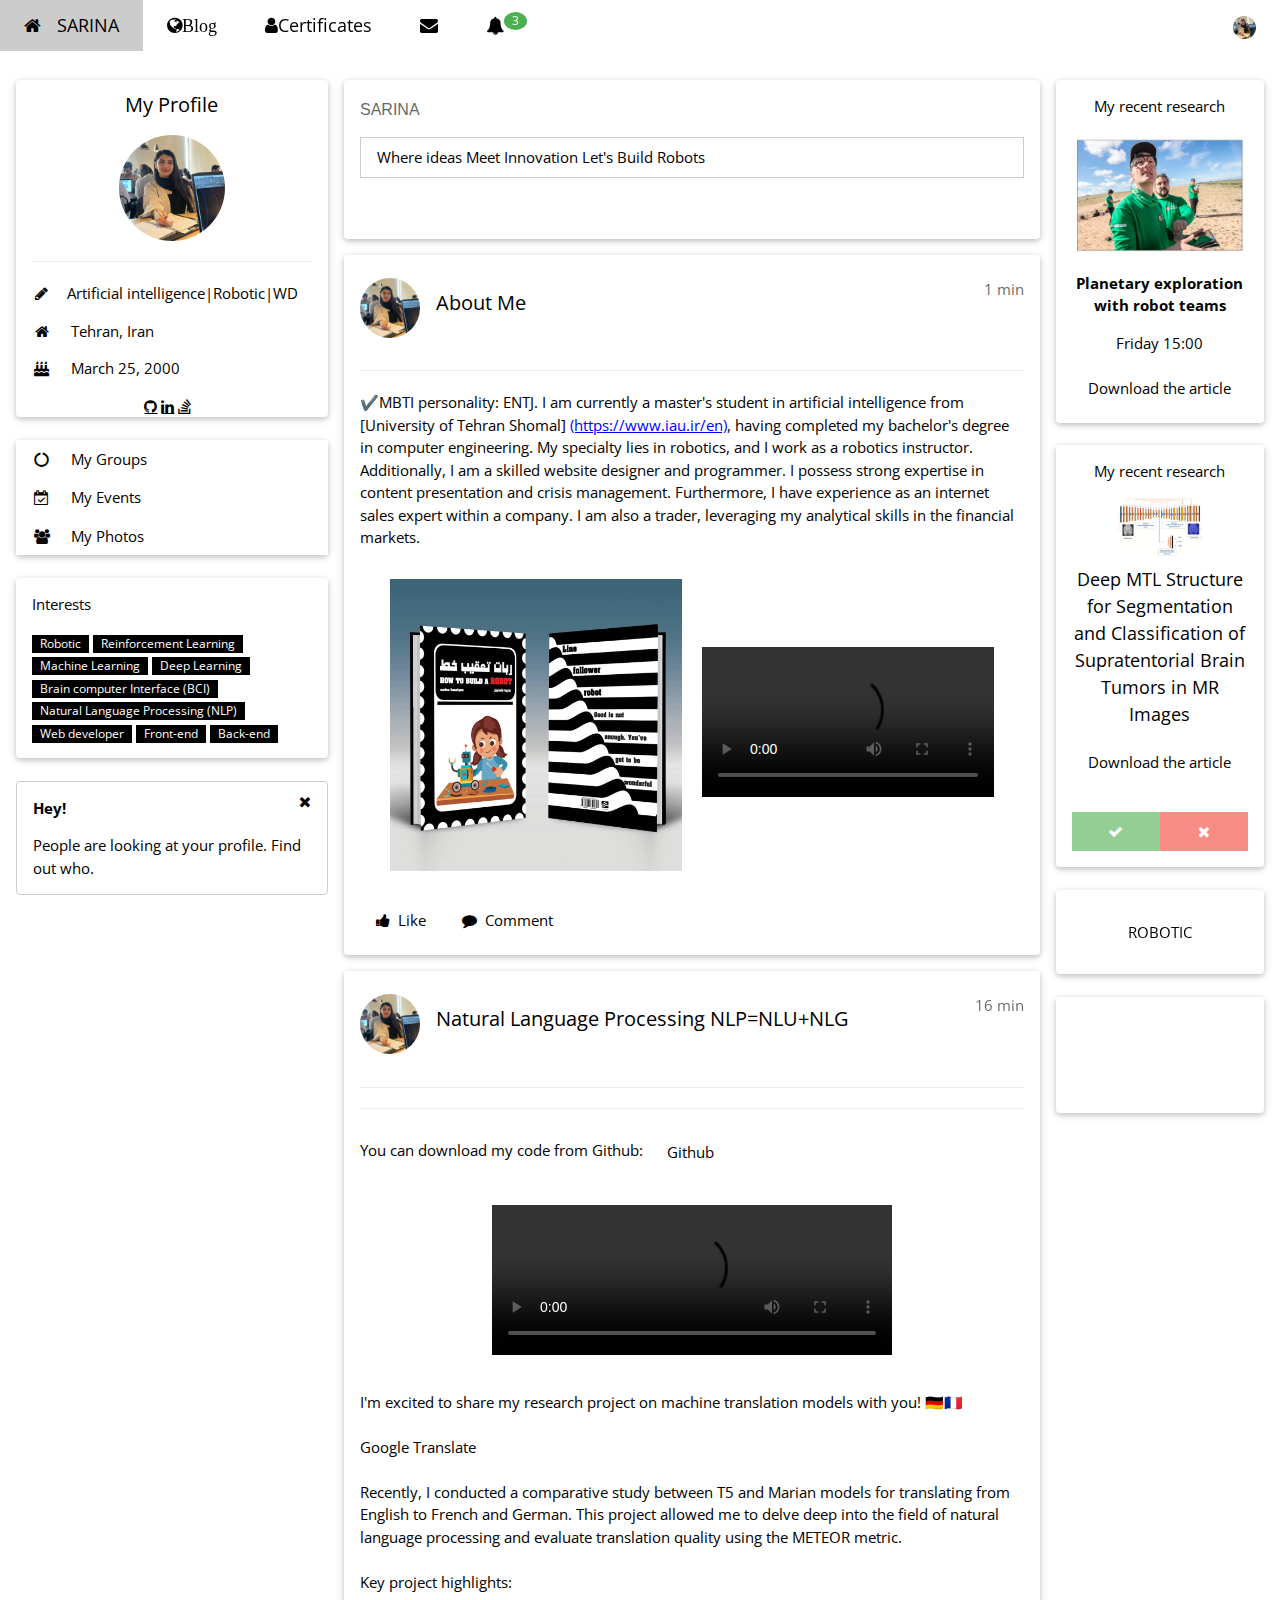
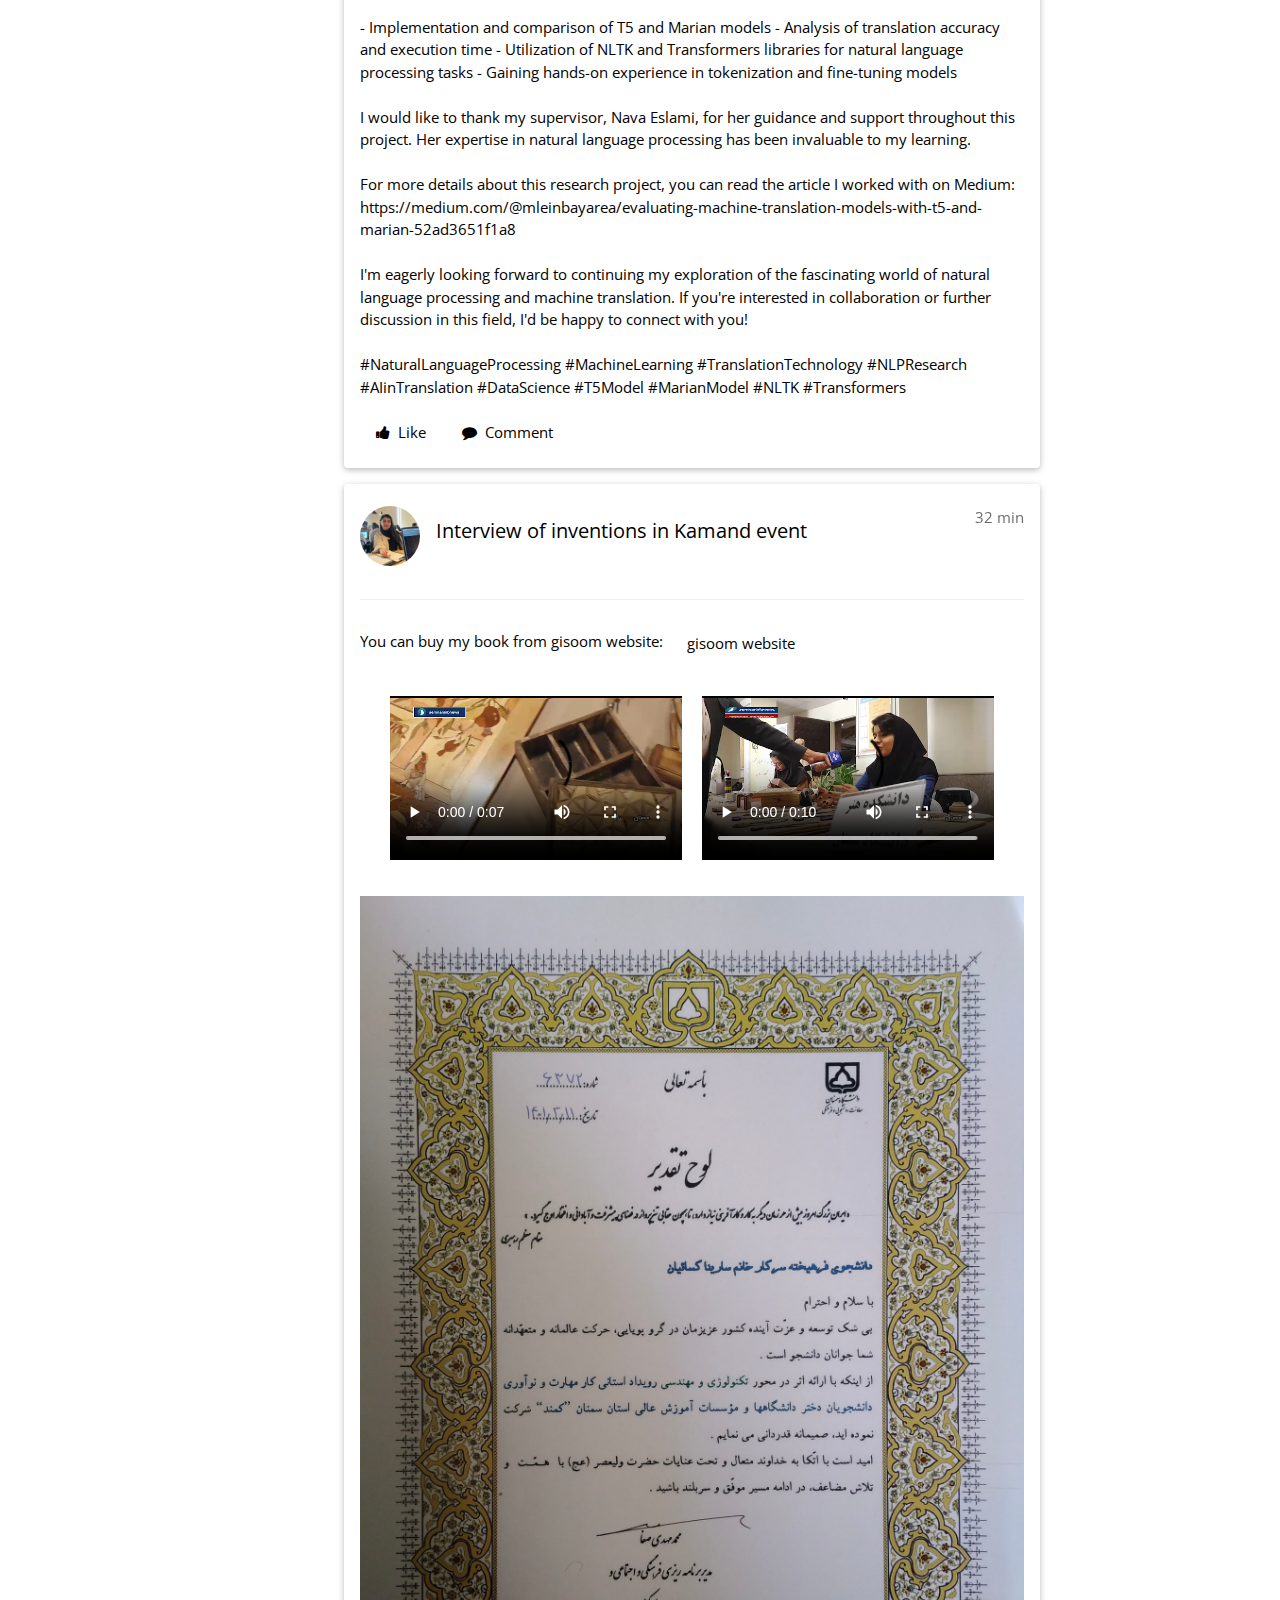
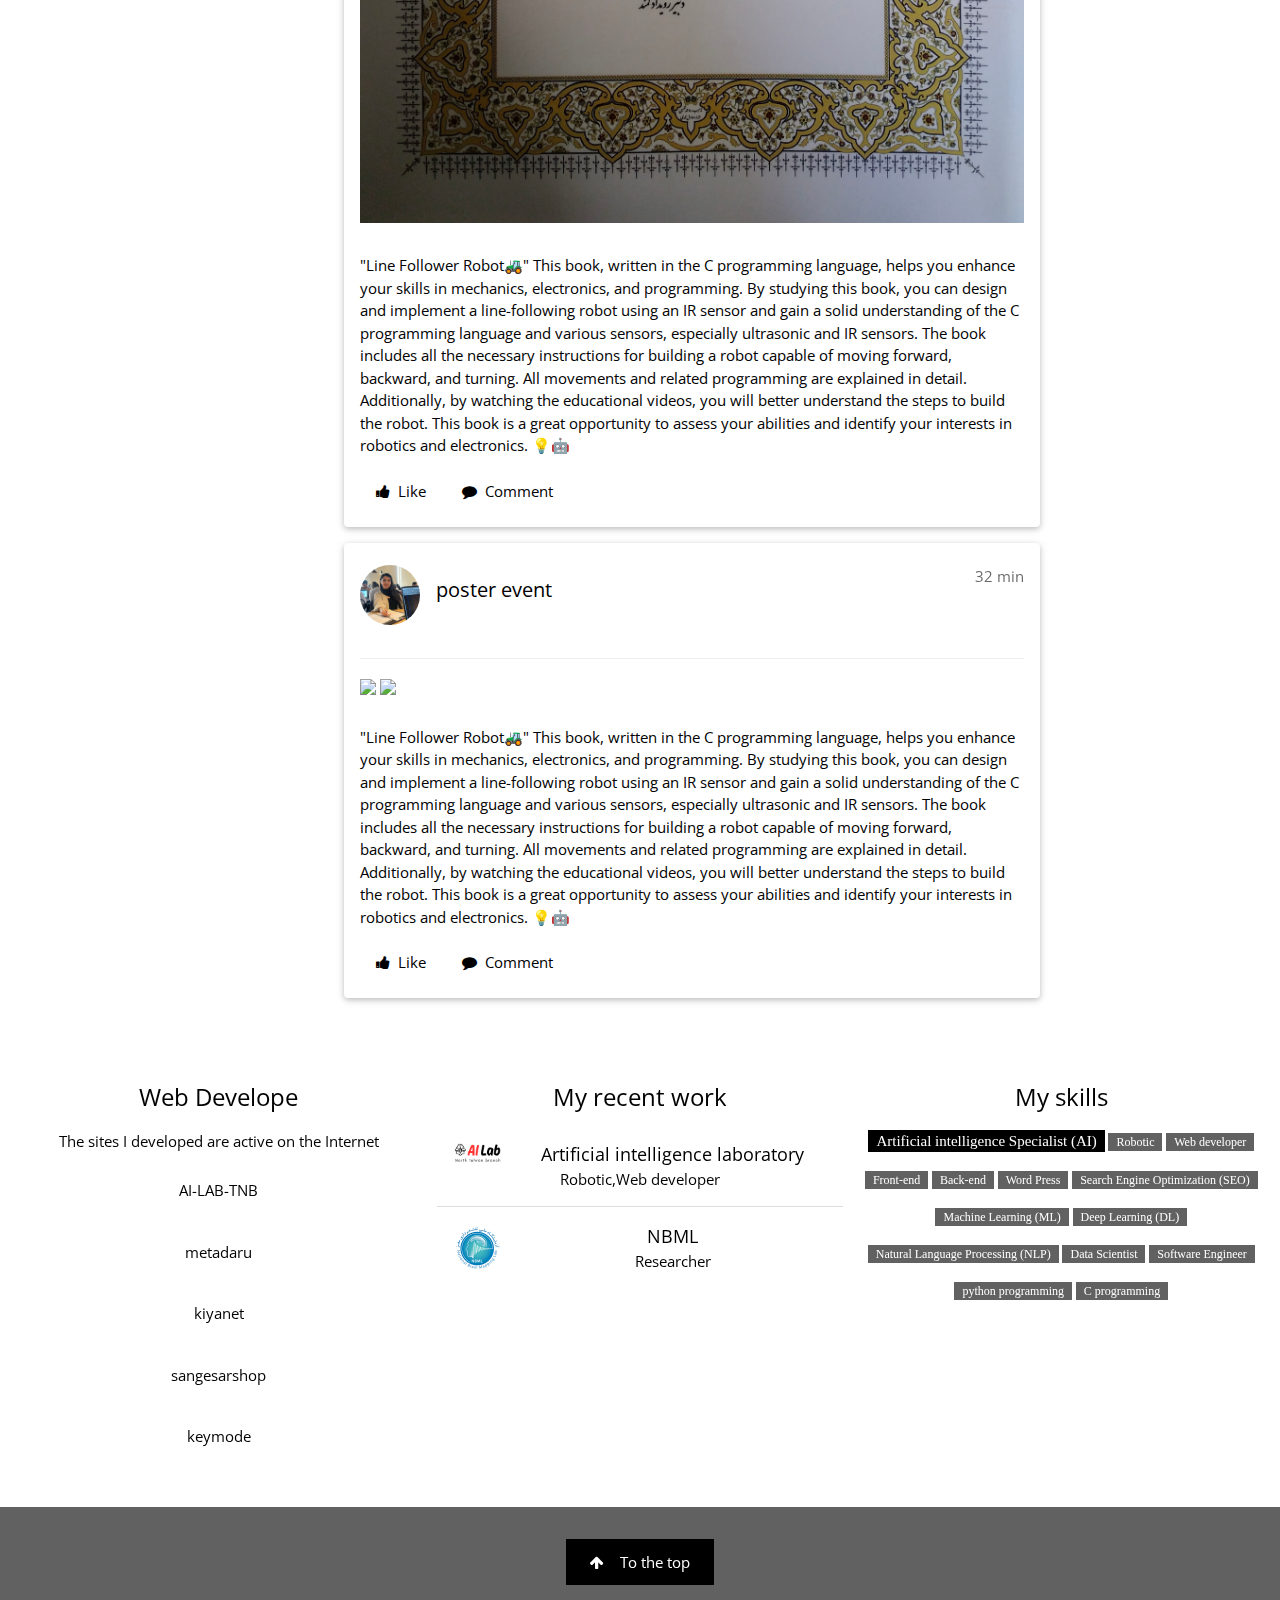
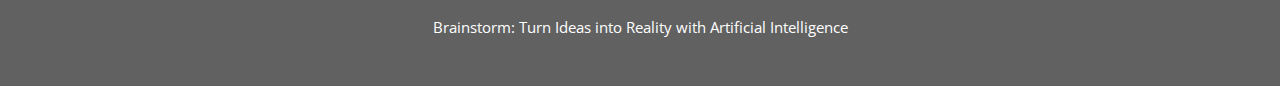
==== commit b95264dc: "Update index.html" ====
--- a/index.html
+++ b/index.html
@@ -483,9 +483,9 @@
 
 
 
-               <img src="images/sarina-.png" style="width:100%" class="w3-margin-bottom">
-
-        <img src="images/sarina.png" style="width:100%" class="w3-margin-bottom">
+               <img src="images/sarina-.jpg" style="width:100%" class="w3-margin-bottom">
+
+        <img src="images/sarina.jpg" style="width:100%" class="w3-margin-bottom">
 
        <p>
  "Line Follower Robot🚜" 
